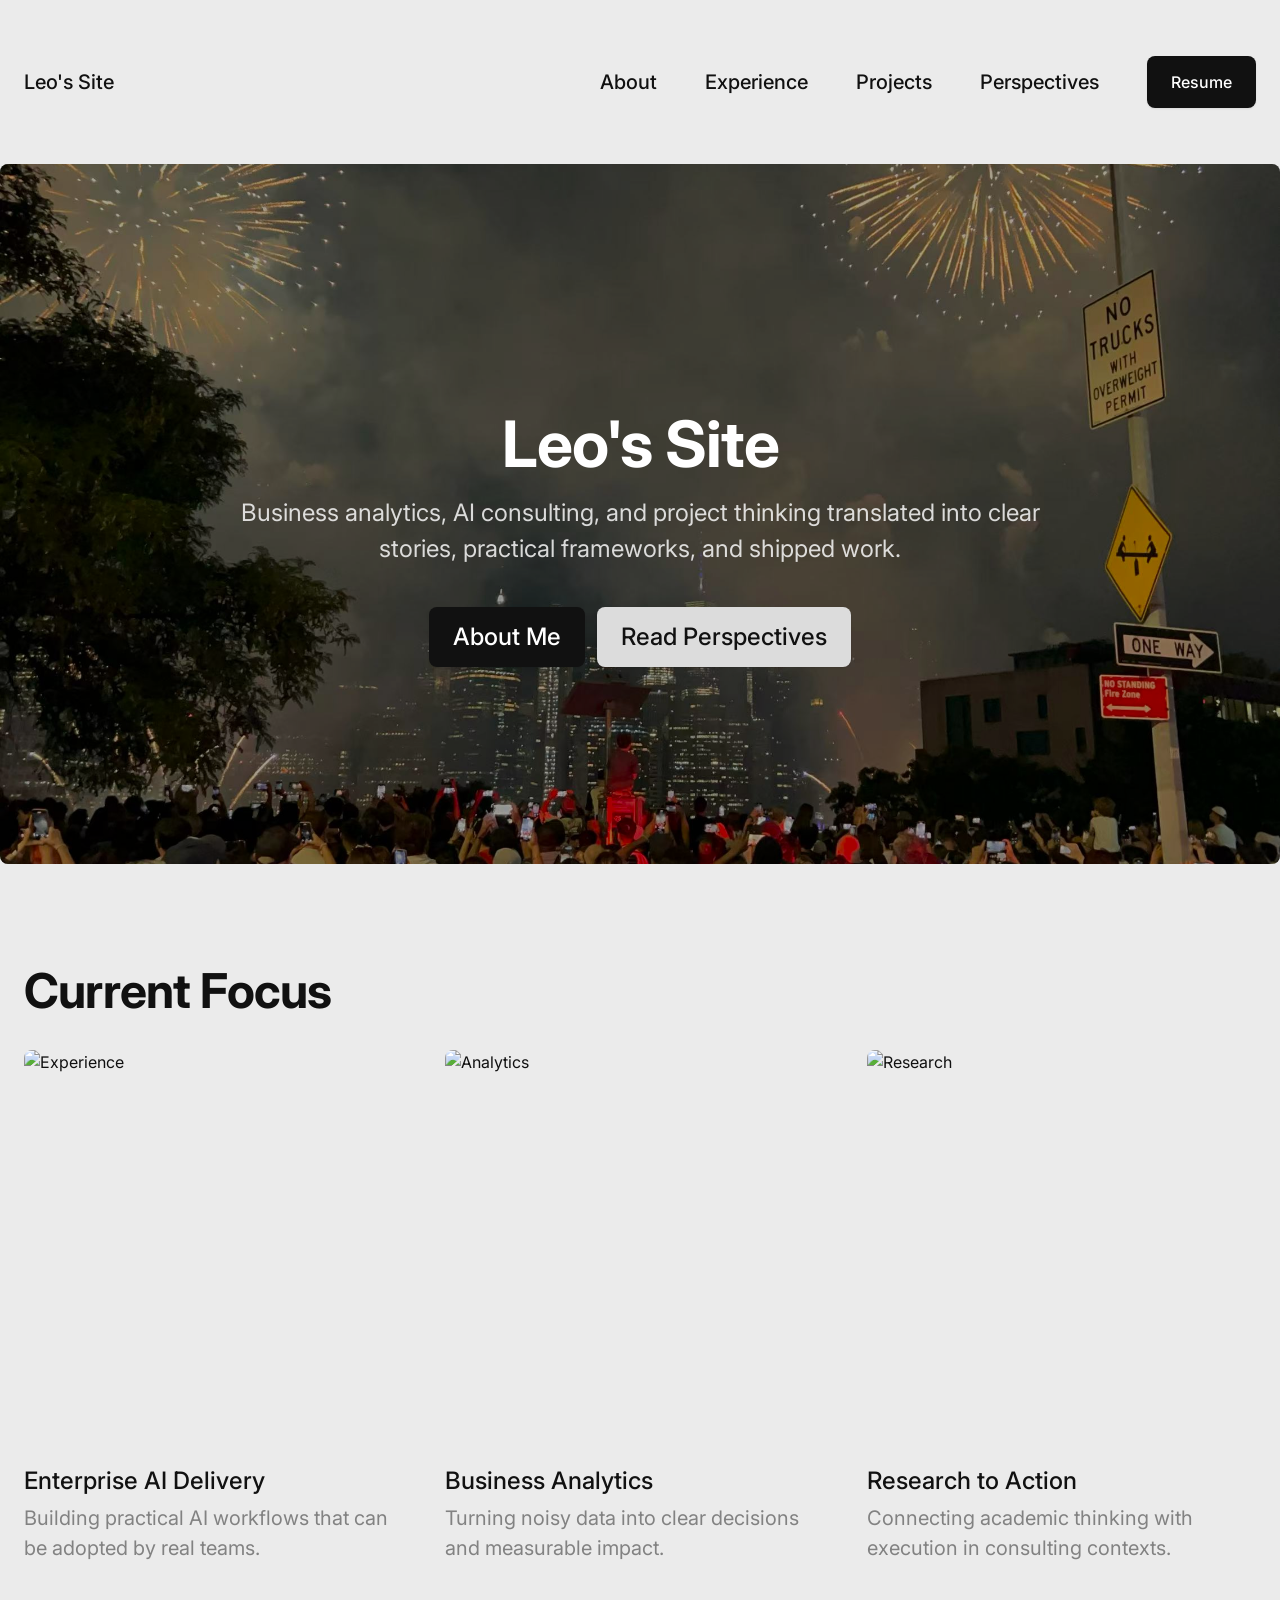
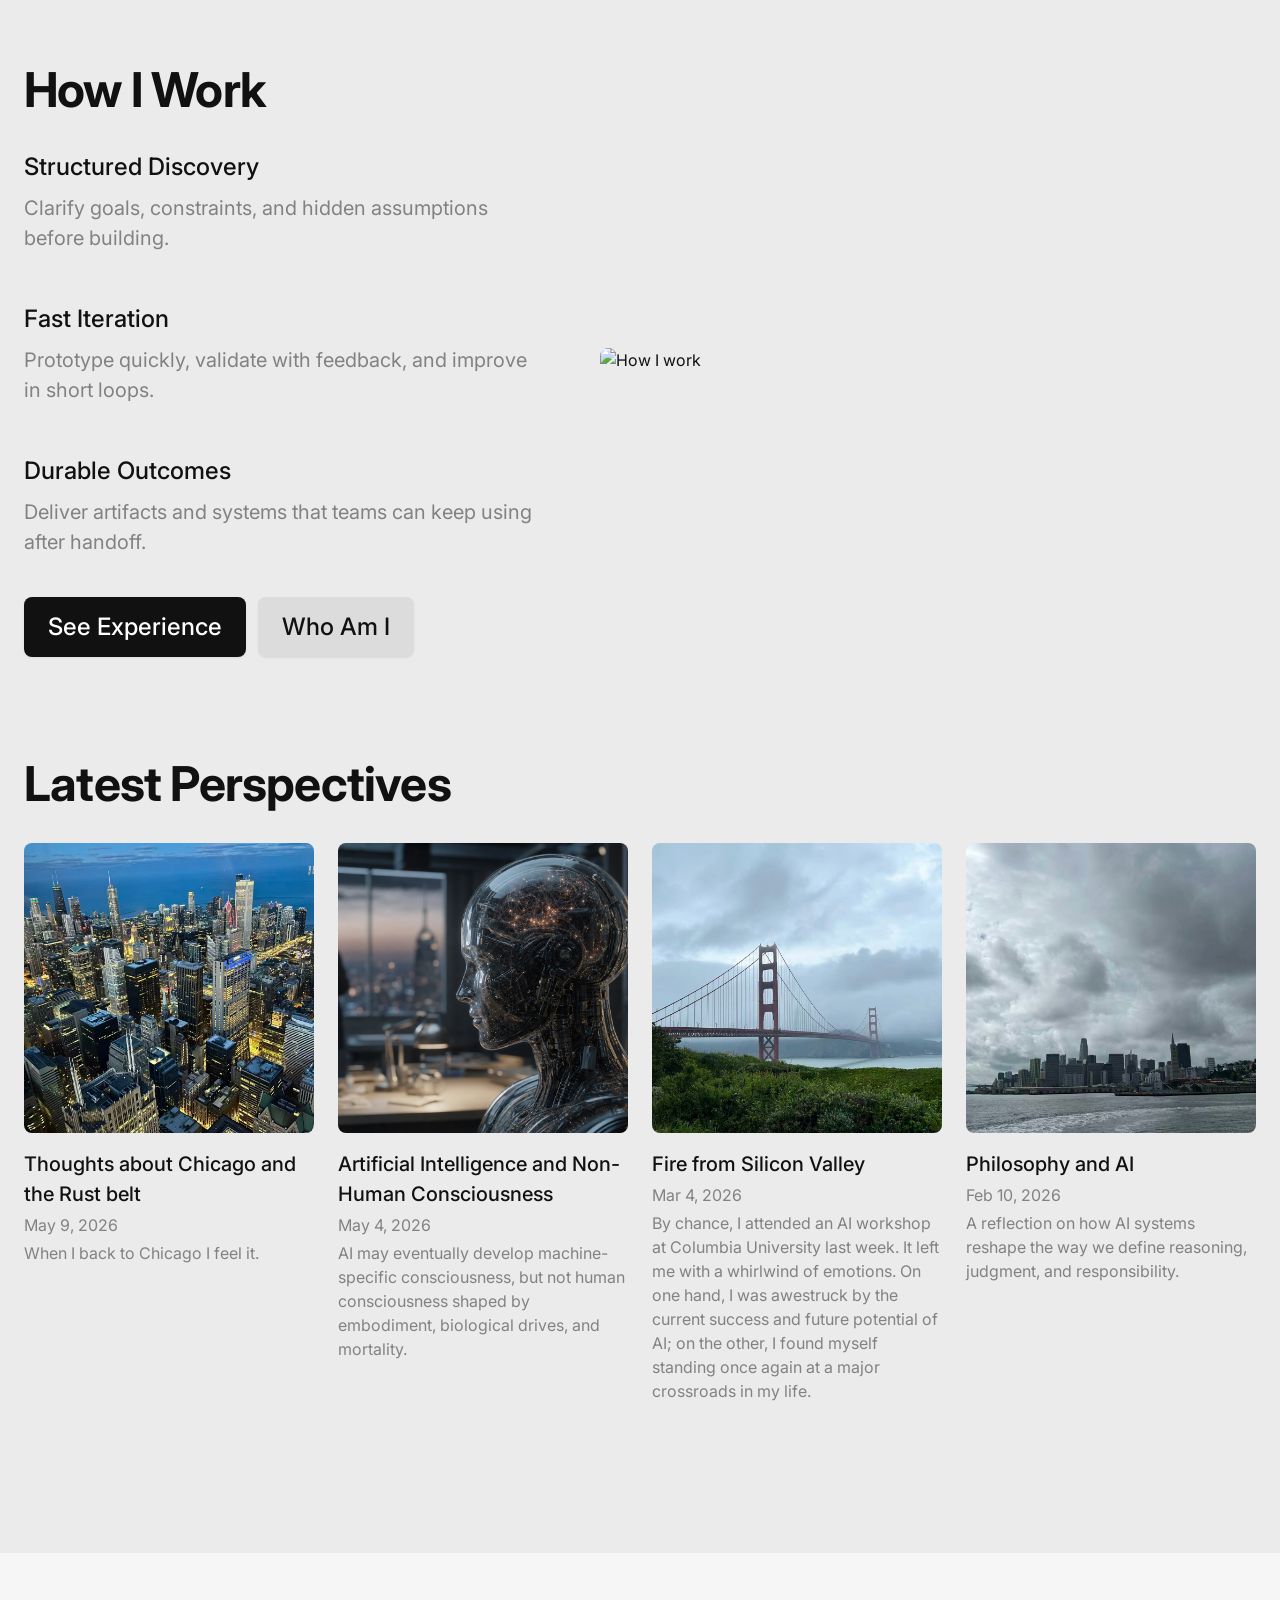
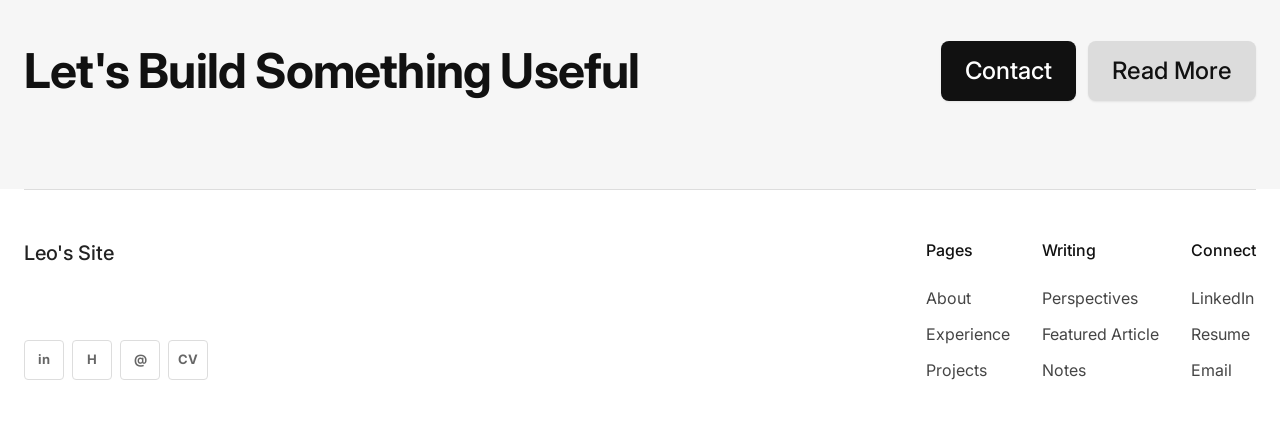
==== Web/index.html @ 7af76ded "who am I" ====
<!DOCTYPE html>
<html lang="en">
<head>
  <meta charset="UTF-8">
  <meta name="viewport" content="width=device-width, initial-scale=1.0">
  <title>Leo's Site</title>
  <link rel="stylesheet" href="style.css">
</head>
<body>
  <header class="site-header">
    <div class="container">
      <a class="brand" href="index.html">Leo's Site</a>
      <nav class="nav-links">
        <a href="who-am-i.html">About</a>
        <a href="my-experience.html">Experience</a>
        <a href="projects.html">Projects</a>
        <a href="perspectives.html">Perspectives</a>
        <a href="Resume Houyi LIU.pdf" target="_blank" rel="noopener" class="nav-btn">Resume</a>
      </nav>
    </div>
  </header>

  <main class="page-main">
    <section class="hero">
      <img src="image/Four of July.jpg" alt="Hero image">
      <div class="hero-overlay"></div>
      <div class="hero-copy">
        <h1>Leo's Site</h1>
        <p>Business analytics, AI consulting, and project thinking translated into clear stories, practical frameworks, and shipped work.</p>
        <div class="hero-actions">
          <a class="btn" href="who-am-i.html">About Me</a>
          <a class="btn-light" href="perspectives.html">Read Perspectives</a>
        </div>
      </div>
    </section>

    <section class="section container">
      <h2>Current Focus</h2>
      <div class="grid-3">
        <article class="card">
          <img src="https://www.figma.com/api/mcp/asset/6de2a4ec-f884-41f4-bcae-502ad8d9351b" alt="Experience">
          <div>
            <h3>Enterprise AI Delivery</h3>
            <p>Building practical AI workflows that can be adopted by real teams.</p>
          </div>
        </article>
        <article class="card">
          <img src="https://www.figma.com/api/mcp/asset/3ade90d0-0eae-46d2-a66c-146b480e4561" alt="Analytics">
          <div>
            <h3>Business Analytics</h3>
            <p>Turning noisy data into clear decisions and measurable impact.</p>
          </div>
        </article>
        <article class="card">
          <img src="https://www.figma.com/api/mcp/asset/7de76e2f-afa8-46f9-9942-6217215ae965" alt="Research">
          <div>
            <h3>Research to Action</h3>
            <p>Connecting academic thinking with execution in consulting contexts.</p>
          </div>
        </article>
      </div>
    </section>

    <section class="section container split">
      <div>
        <h2>How I Work</h2>
        <div class="stack">
          <div>
            <h3>Structured Discovery</h3>
            <p>Clarify goals, constraints, and hidden assumptions before building.</p>
          </div>
          <div>
            <h3>Fast Iteration</h3>
            <p>Prototype quickly, validate with feedback, and improve in short loops.</p>
          </div>
          <div>
            <h3>Durable Outcomes</h3>
            <p>Deliver artifacts and systems that teams can keep using after handoff.</p>
          </div>
        </div>
        <div class="hero-actions" style="justify-content:flex-start; margin-top: 40px;">
          <a class="btn" href="my-experience.html">See Experience</a>
          <a class="btn-light" href="who-am-i.html">Who Am I</a>
        </div>
      </div>
      <div class="split-image">
        <img src="https://www.figma.com/api/mcp/asset/a6683a60-d71c-423a-8701-54548b369e55" alt="How I work">
      </div>
    </section>

    <section class="section container">
      <h2>Latest Perspectives</h2>
      <div id="latest-perspectives" class="grid-4"></div>
    </section>



    <section class="cta-strip section">
      <div class="container">
        <h2 style="margin:0;">Let's Build Something Useful</h2>
        <div class="hero-actions" style="margin-top:0;">
          <a class="btn" href="mailto:houyi.leo@example.com">Contact</a>
          <a class="btn-light" href="perspectives.html">Read More</a>
        </div>
      </div>
    </section>
  </main>

  <footer class="footer">
    <div class="container">
      <div class="top-line"></div>
      <div class="footer-main">
        <div>
          <div class="brand" style="color:#222;">Leo's Site</div>
          <div class="socials">
            <a class="social" href="https://www.linkedin.com/in/houyi-liu-leo" target="_blank" rel="noopener">in</a>
            <a class="social" href="https://app.joinhandshake.com/profiles/houyi_leo" target="_blank" rel="noopener">H</a>
            <a class="social" href="mailto:houyi.leo@example.com">@</a>
            <a class="social" href="Resume Houyi LIU.pdf" target="_blank" rel="noopener">CV</a>
          </div>
        </div>
        <div>
          <h4>Pages</h4>
          <ul>
            <li><a href="who-am-i.html">About</a></li>
            <li><a href="my-experience.html">Experience</a></li>
            <li><a href="projects.html">Projects</a></li>
          </ul>
        </div>
        <div>
          <h4>Writing</h4>
          <ul>
            <li><a href="perspectives.html">Perspectives</a></li>
            <li><a href="article.html?id=fire-from-silicon-valley">Featured Article</a></li>
            <li><a href="notes/index.html">Notes</a></li>
          </ul>
        </div>
        <div>
          <h4>Connect</h4>
          <ul>
            <li><a href="https://www.linkedin.com/in/houyi-liu-leo" target="_blank" rel="noopener">LinkedIn</a></li>
            <li><a href="Resume Houyi LIU.pdf" target="_blank" rel="noopener">Resume</a></li>
            <li><a href="mailto:houyi.leo@example.com">Email</a></li>
          </ul>
        </div>
      </div>
    </div>
  </footer>

  <script>
    async function loadLatestPerspectives() {
      const container = document.getElementById('latest-perspectives');
      try {
        const response = await fetch('perspectives/articles.json');
        const articles = await response.json();
        const sorted = [...articles].sort((a, b) => new Date(b.date) - new Date(a.date)).slice(0, 4);
        container.innerHTML = sorted.map((item) => {
          const dateText = new Date(item.date).toLocaleDateString('en-US', { year: 'numeric', month: 'short', day: 'numeric' });
          return `
            <article class="card">
              <a href="article.html?id=${item.id}">
                <img src="${item.imageUrl}" alt="${item.title}" onerror="this.src='https://www.figma.com/api/mcp/asset/75900abe-b385-4917-8c28-3c067ce0d46e'">
              </a>
              <div>
                <h3><a href="article.html?id=${item.id}">${item.title}</a></h3>
                <p>${dateText}</p>
                <p>${item.summary}</p>
              </div>
            </article>
          `;
        }).join('');
      } catch (error) {
        container.innerHTML = '<p>Unable to load latest perspectives.</p>';
      }
    }

    loadLatestPerspectives();
  </script>
</body>
</html>
---- Web/style.css ----
@import url('https://fonts.googleapis.com/css2?family=Inter:wght@400;500;600;700&display=swap');

:root {
  --bg: #ebebeb;
  --surface: #ffffff;
  --muted: #828282;
  --text: #111111;
  --border: #dddddd;
  --soft: #f6f6f6;
  --shadow: 0 1px 2px rgba(0, 0, 0, 0.08);
  --radius: 8px;
  --container: 1280px;
}

* {
  box-sizing: border-box;
}

html,
body {
  margin: 0;
  padding: 0;
}

body {
  font-family: 'Inter', sans-serif;
  background: var(--bg);
  color: var(--text);
  line-height: 1.5;
}

a {
  color: inherit;
  text-decoration: none;
}

img {
  max-width: 100%;
  display: block;
}

.container {
  width: min(var(--container), calc(100% - 48px));
  margin: 0 auto;
}

.site-header {
  height: 164px;
  display: flex;
  align-items: center;
  position: relative;
  z-index: 20;
}

.site-header .container {
  display: flex;
  align-items: center;
  justify-content: space-between;
}

.brand {
  font-size: 20px;
  font-weight: 500;
}

.nav-links {
  display: flex;
  gap: 48px;
  align-items: center;
  font-size: 20px;
  font-weight: 500;
}

.nav-btn {
  font-size: 16px;
  color: #fff;
  background: #111;
  border: 0;
  border-radius: var(--radius);
  padding: 14px 24px;
  box-shadow: var(--shadow);
  cursor: pointer;
}

.site-header.hero-mode {
  position: absolute;
  left: 0;
  right: 0;
  top: 0;
}

.site-header.hero-mode .brand,
.site-header.hero-mode .nav-links a {
  color: #fff;
}

.site-header.hero-mode .nav-btn {
  background: transparent;
  border: 2px solid #fff;
}

.hero {
  border-radius: var(--radius);
  overflow: hidden;
  position: relative;
  min-height: 700px;
}

.hero img {
  width: 100%;
  height: 100%;
  object-fit: cover;
  position: absolute;
  inset: 0;
}

.hero-overlay {
  position: absolute;
  inset: 0;
  background: rgba(0, 0, 0, 0.34);
}

.hero-copy {
  position: relative;
  z-index: 2;
  max-width: 900px;
  margin: 0 auto;
  text-align: center;
  padding-top: 245px;
  color: #fff;
}

.hero-copy h1 {
  margin: 0;
  font-size: 64px;
  line-height: 1.1;
  letter-spacing: -1px;
}

.hero-copy p {
  margin: 16px auto 0;
  font-size: 24px;
  max-width: 850px;
  color: rgba(255, 255, 255, 0.82);
}

.hero-actions {
  margin-top: 40px;
  display: flex;
  justify-content: center;
  gap: 12px;
}

.btn,
.btn-light {
  border: 0;
  border-radius: var(--radius);
  padding: 12px 24px;
  font-size: 24px;
  font-weight: 500;
  box-shadow: var(--shadow);
  cursor: pointer;
}

.btn {
  background: #111;
  color: #fff;
}

.btn-light {
  background: #dcdcdc;
  color: #111;
}

.section {
  margin-top: 100px;
}

.section h2 {
  font-size: 48px;
  line-height: 1.12;
  letter-spacing: -0.8px;
  margin: 0 0 32px;
}

.grid-3 {
  display: grid;
  grid-template-columns: repeat(3, minmax(0, 1fr));
  gap: 32px;
}

.grid-2 {
  display: grid;
  grid-template-columns: repeat(2, minmax(0, 1fr));
  gap: 32px;
}

.grid-4 {
  display: grid;
  grid-template-columns: repeat(4, minmax(0, 1fr));
  gap: 24px;
}

.grid-4 .card h3 {
  font-size: 20px;
}

.grid-4 .card p {
  font-size: 16px;
}

.grid-4 .card {
  gap: 16px;
}

.card {
  display: flex;
  flex-direction: column;
  gap: 24px;
}

.card img {
  border-radius: var(--radius);
  aspect-ratio: 1/1;
  object-fit: cover;
}

.card h3 {
  margin: 0;
  font-size: 24px;
  font-weight: 500;
}

.card p {
  margin: 4px 0 0;
  color: var(--muted);
  font-size: 20px;
}

.split {
  display: grid;
  grid-template-columns: 516px 1fr;
  gap: 60px;
  align-items: center;
}

.split h3 {
  margin: 0 0 8px;
  font-size: 24px;
  font-weight: 500;
}

.split p {
  margin: 0;
  color: var(--muted);
  font-size: 20px;
}

.split .stack {
  display: flex;
  flex-direction: column;
  gap: 48px;
}

.split-image img,
.feature-image img,
.article-lead-image img,
.duo img,
.about-image img {
  border-radius: var(--radius);
  width: 100%;
  object-fit: cover;
}

.duo {
  display: grid;
  grid-template-columns: repeat(2, minmax(0, 1fr));
  gap: 32px;
}

.duo img {
  height: 436px;
}

.quote-grid {
  display: grid;
  grid-template-columns: repeat(3, minmax(0, 1fr));
  gap: 32px;
}

.quote-card {
  border: 1px solid #e6e6e6;
  border-radius: 12px;
  background: #fff;
  padding: 32px;
}

.quote-card blockquote {
  margin: 0;
  font-size: 24px;
  font-weight: 500;
}

.quote-meta {
  margin-top: 44px;
  display: flex;
  align-items: center;
  gap: 12px;
}

.quote-meta img {
  width: 45px;
  height: 45px;
  border-radius: 50%;
  object-fit: cover;
}

.quote-meta strong {
  display: block;
  font-size: 16px;
  font-weight: 500;
}

.quote-meta span {
  color: var(--muted);
  font-size: 16px;
}

.cta-strip {
  margin-top: 150px;
  background: #f6f6f6;
  min-height: 236px;
  display: flex;
  align-items: center;
}

.cta-strip .container {
  display: flex;
  align-items: center;
  justify-content: space-between;
  gap: 24px;
}

.footer {
  margin-top: 0;
  background: #fff;
  padding: 0 0 48px;
}

.footer .top-line {
  border-top: 1px solid var(--border);
  margin-bottom: 48px;
}

.footer-main {
  display: grid;
  grid-template-columns: 1fr auto auto auto;
  gap: 32px;
  align-items: start;
}

.footer h4 {
  margin: 0 0 24px;
  font-size: 16px;
  font-weight: 500;
}

.footer ul {
  list-style: none;
  margin: 0;
  padding: 0;
  display: flex;
  flex-direction: column;
  gap: 12px;
}

.footer li {
  color: #454545;
  font-size: 16px;
}

.socials {
  display: flex;
  gap: 8px;
  margin-top: 72px;
}

.social {
  width: 40px;
  height: 40px;
  border-radius: 4px;
  border: 1px solid #ddd;
  display: inline-flex;
  align-items: center;
  justify-content: center;
  color: #666;
  font-size: 13px;
  font-weight: 700;
}

.page-main {
  min-height: calc(100vh - 164px);
}

.page-title {
  font-size: 64px;
  line-height: 1.1;
  letter-spacing: -1px;
  margin: 0;
}

.page-subtitle {
  color: var(--muted);
  font-size: 24px;
  margin: 24px 0 0;
}

.page-body {
  font-size: 20px;
  margin-top: 24px;
}

.about-grid {
  display: grid;
  grid-template-columns: 1fr 508px;
  gap: 60px;
  align-items: start;
  margin-top: 80px;
}

.contact-block {
  margin-top: 70px;
}

.contact-block h3 {
  font-size: 40px;
  margin: 0 0 24px;
}

.contact-grid {
  display: grid;
  grid-template-columns: 1fr 1fr;
  gap: 24px 32px;
}

.input-wrap {
  display: flex;
  flex-direction: column;
  gap: 8px;
}

.input-wrap label {
  font-size: 16px;
  font-weight: 500;
}

.input-wrap input,
.input-wrap textarea {
  border: 1px solid #dedede;
  border-radius: var(--radius);
  padding: 12px 16px;
  font-size: 16px;
  font-family: inherit;
  box-shadow: var(--shadow);
  color: #222;
  background: #fff;
}

.input-wrap textarea {
  min-height: 162px;
  resize: vertical;
}

.input-full {
  grid-column: 1 / -1;
}

.submit-btn {
  grid-column: 1 / -1;
  border: 0;
  border-radius: var(--radius);
  background: #000;
  color: #fff;
  font-size: 20px;
  font-weight: 500;
  padding: 16px;
  box-shadow: var(--shadow);
}

.exp-feature {
  margin-top: 116px;
  display: grid;
  grid-template-columns: 516px 1fr;
  gap: 80px;
  align-items: center;
}

.exp-feature.reverse {
  grid-template-columns: 1fr 516px;
}

.exp-feature.reverse .feature-copy {
  order: 2;
}

.exp-feature.reverse .feature-image {
  order: 1;
}

.exp-feature h3 {
  margin: 0;
  font-size: 40px;
}

.exp-feature p {
  margin: 24px 0;
  color: var(--muted);
  font-size: 24px;
}

.exp-products {
  display: grid;
  grid-template-columns: 735px 1fr;
  gap: 32px;
}

.exp-side-cards {
  display: flex;
  flex-direction: column;
  gap: 40px;
}

.mini-product h3 {
  font-size: 24px;
  margin: 14px 0 4px;
}

.mini-product p {
  color: var(--muted);
  margin: 0;
  font-size: 20px;
}

.mini-product strong {
  display: block;
  margin-top: 4px;
  font-size: 20px;
}

.list-2col {
  display: grid;
  grid-template-columns: repeat(2, minmax(0, 1fr));
  gap: 48px 80px;
}

.list-item {
  display: flex;
  flex-direction: column;
  gap: 8px;
}

.list-item .icon {
  width: 32px;
  height: 32px;
  display: flex;
  align-items: center;
  justify-content: center;
  border: 1px solid #d2d2d2;
  border-radius: 50%;
  color: #646464;
  font-size: 14px;
}

.list-item h4 {
  margin: 0;
  font-size: 24px;
  font-weight: 500;
}

.list-item p {
  margin: 0;
  color: var(--muted);
  font-size: 20px;
}

.article-layout {
  margin-top: 80px;
}

.article-head {
  max-width: 733px;
}

.article-head h1 {
  margin: 0;
  font-size: 64px;
  line-height: 1.1;
  letter-spacing: -1px;
}

.article-head p {
  margin: 24px 0 0;
  color: rgba(0, 0, 0, 0.75);
  font-size: 24px;
}

.article-lead-image {
  margin-top: 40px;
}

.article-lead-image img {
  height: 650px;
}

.article-content {
  width: min(842px, 100%);
  margin: 70px auto 0;
  font-size: 20px;
}

.article-content p {
  margin: 0 0 1.2em;
}

.related-grid {
  display: grid;
  grid-template-columns: repeat(3, minmax(0, 1fr));
  gap: 32px;
  margin-top: 34px;
}

.related-card img {
  width: 100%;
  height: 346px;
  object-fit: cover;
  border-radius: var(--radius);
}

.related-card h3 {
  margin: 16px 0 4px;
  font-size: 20px;
  font-weight: 500;
}

.related-card p {
  margin: 0;
  color: var(--muted);
  font-size: 20px;
}

.persp-feature {
  margin-top: 80px;
  display: grid;
  grid-template-columns: 1fr 1fr;
  gap: 32px;
  align-items: center;
}

.persp-feature img {
  border-radius: var(--radius);
  width: 100%;
  height: 436px;
  object-fit: cover;
}

.persp-feature h1 {
  margin: 0;
  font-size: 48px;
  line-height: 1.12;
}

.persp-feature .meta,
.article-meta {
  color: var(--muted);
  font-size: 16px;
  font-weight: 500;
}

.obs-grid {
  display: grid;
  grid-template-columns: repeat(3, minmax(0, 1fr));
  gap: 32px;
}

.obs-card img {
  height: 341px;
  width: 100%;
  object-fit: cover;
  border-radius: var(--radius);
}

.obs-card h3 {
  margin: 16px 0 8px;
  font-size: 24px;
}

.obs-card p {
  margin: 0;
  color: var(--muted);
  font-size: 20px;
}

@media (max-width: 1100px) {
  .nav-links {
    gap: 20px;
    font-size: 16px;
  }

  .hero-copy h1,
  .page-title,
  .article-head h1 {
    font-size: 44px;
  }

  .hero-copy p,
  .page-subtitle,
  .article-head p,
  .exp-feature p {
    font-size: 20px;
  }

  .grid-3,
  .quote-grid,
  .related-grid,
  .obs-grid {
    grid-template-columns: 1fr;
  }

  .split,
  .about-grid,
  .exp-feature,
  .exp-feature.reverse,
  .exp-products,
  .persp-feature,
  .duo,
  .list-2col {
    grid-template-columns: 1fr;
  }

  .exp-feature.reverse .feature-copy,
  .exp-feature.reverse .feature-image {
    order: initial;
  }

  .footer-main {
    grid-template-columns: 1fr 1fr;
  }

  .cta-strip .container {
    flex-direction: column;
    align-items: flex-start;
    padding: 36px 0;
  }
}

@media (max-width: 760px) {
  .container {
    width: calc(100% - 32px);
  }

  .site-header {
    height: auto;
    padding: 24px 0;
  }

  .site-header .container {
    flex-direction: column;
    align-items: flex-start;
    gap: 16px;
  }

  .nav-links {
    flex-wrap: wrap;
    gap: 14px;
  }

  .hero {
    min-height: 560px;
  }

  .hero-copy {
    padding-top: 170px;
    text-align: left;
    width: calc(100% - 40px);
  }

  .hero-copy h1 {
    font-size: 38px;
  }

  .hero-copy p {
    font-size: 18px;
  }

  .hero-actions {
    justify-content: flex-start;
    flex-wrap: wrap;
  }

  .btn,
  .btn-light {
    font-size: 18px;
  }

  .section {
    margin-top: 72px;
  }

  .section h2 {
    font-size: 34px;
  }

  .contact-grid,
  .footer-main {
    grid-template-columns: 1fr;
  }

  .article-content {
    font-size: 18px;
  }
}
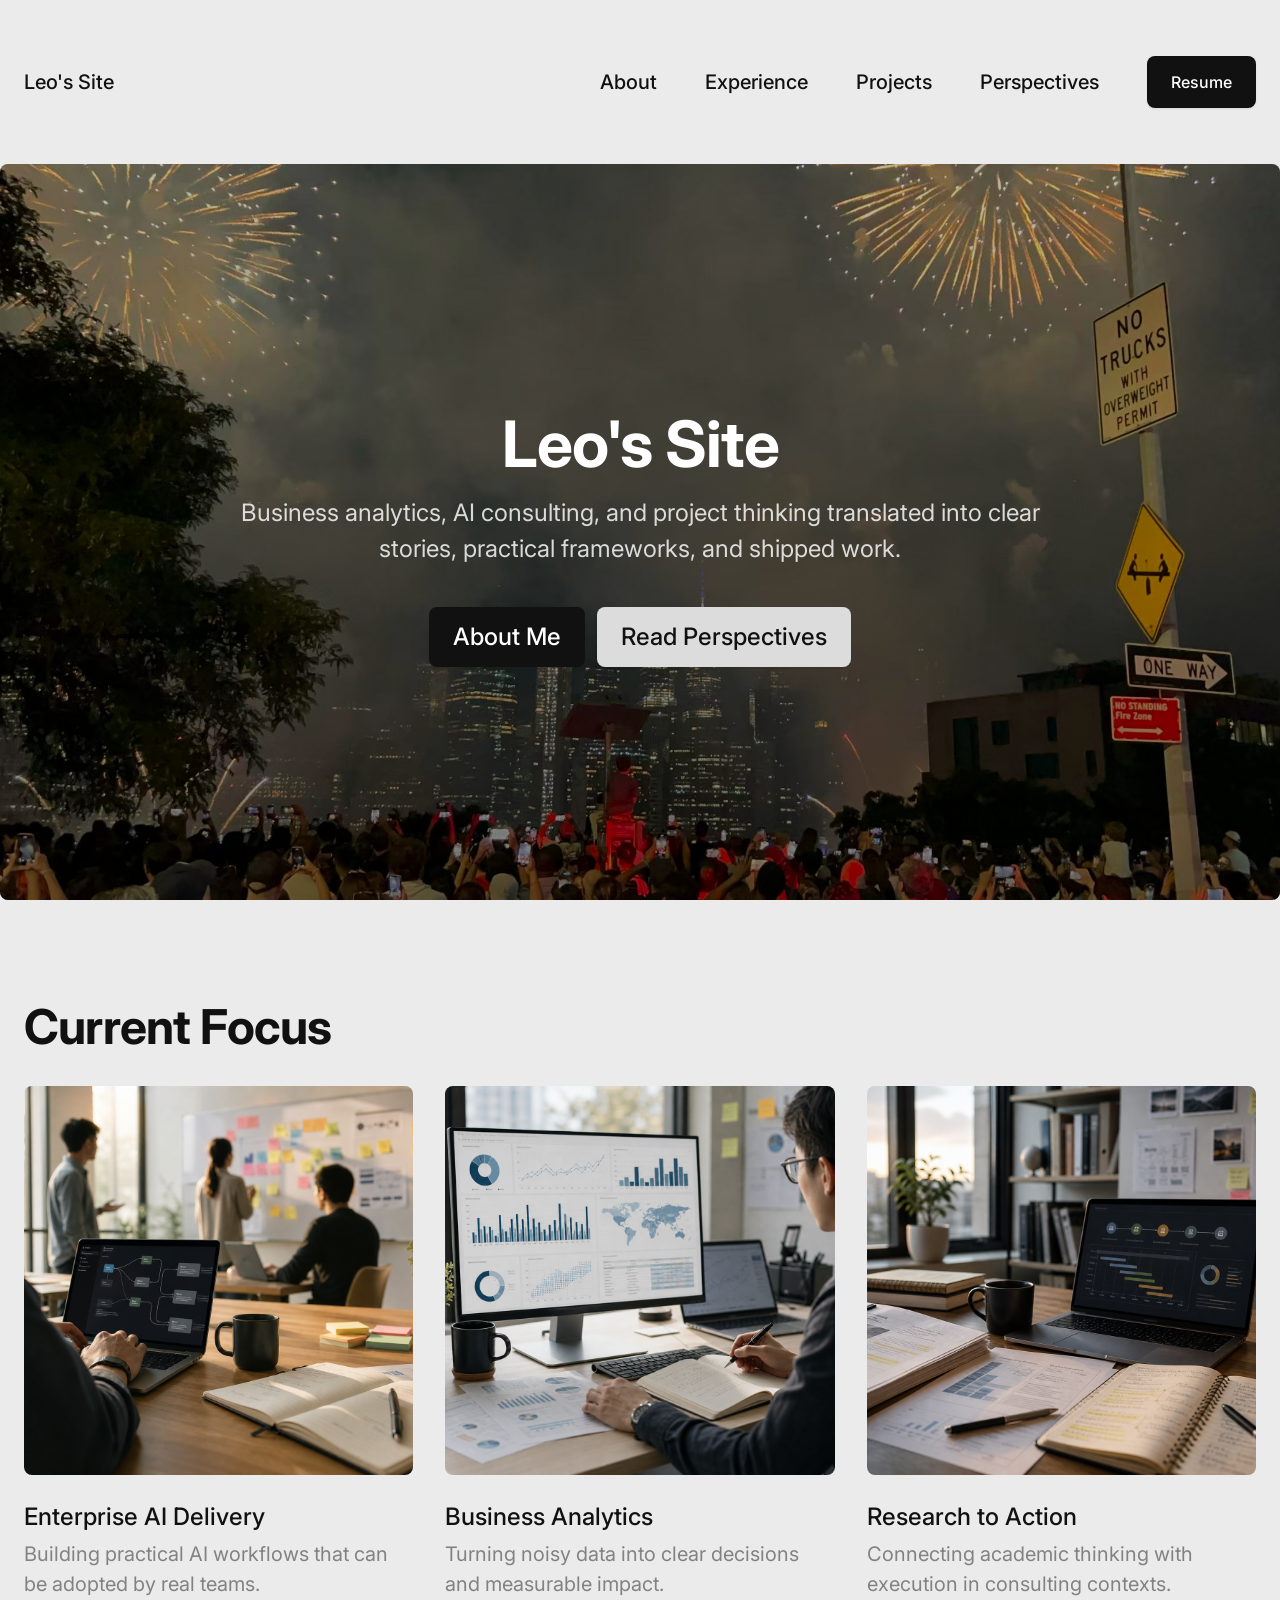
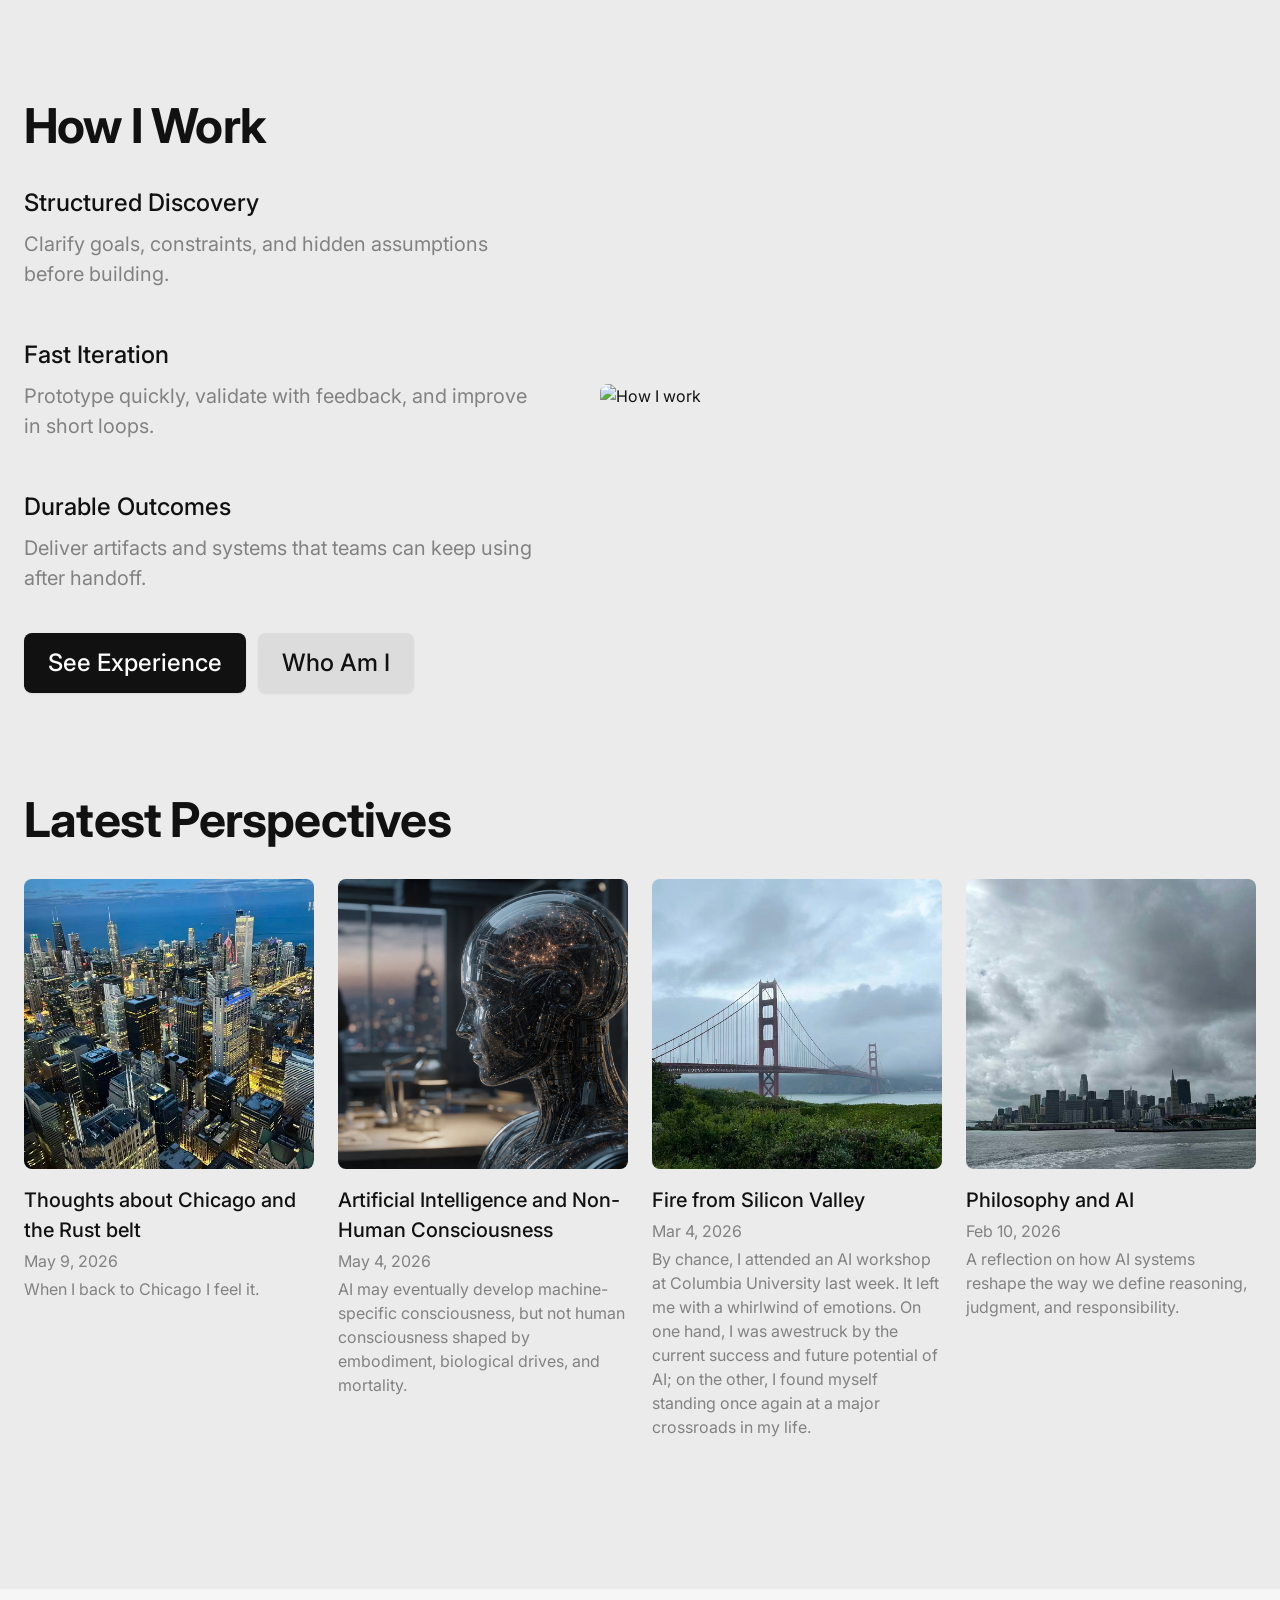
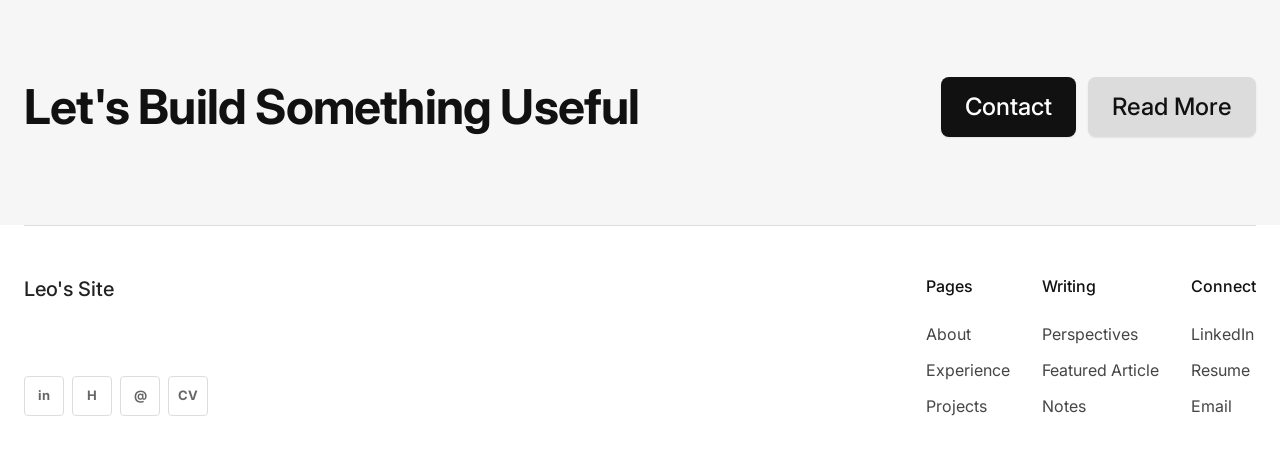
==== commit 45e2b619: "Refresh homepage focus visuals and hero immersion" ====
--- a/Web/index.html
+++ b/Web/index.html
@@ -21,7 +21,7 @@
   </header>
 
   <main class="page-main">
-    <section class="hero">
+    <section class="hero hero-home-full">
       <img src="image/Four of July.jpg" alt="Hero image">
       <div class="hero-overlay"></div>
       <div class="hero-copy">
@@ -38,21 +38,21 @@
       <h2>Current Focus</h2>
       <div class="grid-3">
         <article class="card">
-          <img src="https://www.figma.com/api/mcp/asset/6de2a4ec-f884-41f4-bcae-502ad8d9351b" alt="Experience">
+          <img src="image/focus-enterprise-ai-delivery.png" alt="Experience">
           <div>
             <h3>Enterprise AI Delivery</h3>
             <p>Building practical AI workflows that can be adopted by real teams.</p>
           </div>
         </article>
         <article class="card">
-          <img src="https://www.figma.com/api/mcp/asset/3ade90d0-0eae-46d2-a66c-146b480e4561" alt="Analytics">
+          <img src="image/focus-business-analytics.png" alt="Analytics">
           <div>
             <h3>Business Analytics</h3>
             <p>Turning noisy data into clear decisions and measurable impact.</p>
           </div>
         </article>
         <article class="card">
-          <img src="https://www.figma.com/api/mcp/asset/7de76e2f-afa8-46f9-9942-6217215ae965" alt="Research">
+          <img src="image/focus-research-to-action.png" alt="Research">
           <div>
             <h3>Research to Action</h3>
             <p>Connecting academic thinking with execution in consulting contexts.</p>
--- a/Web/style.css
+++ b/Web/style.css
@@ -112,6 +112,19 @@
   object-fit: cover;
   position: absolute;
   inset: 0;
+}
+
+.hero-home-full {
+  min-height: calc(100vh - 164px);
+}
+
+.hero-home-full img {
+  object-fit: cover;
+  object-position: center;
+}
+
+.hero-home-full .hero-overlay {
+  background: linear-gradient(to top, rgba(0, 0, 0, 0.48), rgba(0, 0, 0, 0.24));
 }
 
 .hero-overlay {
@@ -402,6 +415,117 @@
   min-height: calc(100vh - 164px);
 }
 
+.sr-only {
+  position: absolute;
+  width: 1px;
+  height: 1px;
+  padding: 0;
+  margin: -1px;
+  overflow: hidden;
+  clip: rect(0, 0, 0, 0);
+  white-space: nowrap;
+  border: 0;
+}
+
+.photo-gallery-wrap {
+  margin-top: 48px;
+  margin-bottom: 120px;
+}
+
+.photo-gallery {
+  display: grid;
+  grid-template-columns: repeat(4, minmax(0, 1fr));
+  gap: 24px;
+}
+
+.gallery-card {
+  min-width: 0;
+}
+
+.gallery-card-inner {
+  width: 100%;
+  position: relative;
+  border: 0;
+  background: transparent;
+  border-radius: 12px;
+  padding: 0;
+  cursor: pointer;
+  transform-style: preserve-3d;
+  transition: transform 0.45s ease;
+  display: block;
+}
+
+.gallery-card-inner::before {
+  content: '';
+  display: block;
+  padding-top: 124%;
+}
+
+.gallery-card-inner.is-flipped {
+  transform: rotateY(180deg);
+}
+
+.gallery-face {
+  position: absolute;
+  inset: 0;
+  border-radius: 12px;
+  overflow: hidden;
+  backface-visibility: hidden;
+  -webkit-backface-visibility: hidden;
+}
+
+.gallery-face-front img {
+  width: 100%;
+  height: 100%;
+  object-fit: cover;
+}
+
+.gallery-face-back {
+  transform: rotateY(180deg);
+  background: #0f0f0f;
+  color: #f5f5f5;
+  padding: 24px;
+  display: flex;
+  flex-direction: column;
+  justify-content: flex-end;
+  gap: 12px;
+}
+
+.gallery-face-back h2 {
+  margin: 0;
+  font-size: 24px;
+  line-height: 1.2;
+  font-weight: 600;
+}
+
+.gallery-face-back p {
+  margin: 0;
+  font-size: 17px;
+  line-height: 1.55;
+  color: rgba(245, 245, 245, 0.9);
+}
+
+.gallery-card-inner:focus-visible {
+  outline: 3px solid #2f74ff;
+  outline-offset: 4px;
+}
+
+.gallery-message {
+  margin: 0;
+  font-size: 20px;
+  color: #4c4c4c;
+}
+
+@media (hover: hover) and (pointer: fine) {
+  .gallery-card-inner:hover {
+    transform: scale(1.08);
+  }
+
+  .gallery-card-inner.is-flipped:hover {
+    transform: rotateY(180deg) scale(1.08);
+  }
+}
+
 .page-title {
   font-size: 64px;
   line-height: 1.1;
@@ -676,6 +800,208 @@
   font-weight: 500;
 }
 
+.perspectives-listing {
+  margin-bottom: 120px;
+}
+
+.perspectives-grid {
+  display: grid;
+  grid-template-columns: repeat(4, minmax(0, 1fr));
+  gap: 24px;
+}
+
+.perspective-card {
+  min-width: 0;
+}
+
+.perspective-link {
+  position: relative;
+  overflow: hidden;
+  border-radius: 12px;
+  min-height: 540px;
+  display: block;
+  box-shadow: 0 6px 18px rgba(0, 0, 0, 0.09);
+  background: #cfd3d7;
+  transition: transform 0.25s ease, box-shadow 0.25s ease;
+}
+
+.perspective-link img {
+  width: 100%;
+  height: 100%;
+  min-height: 540px;
+  object-fit: cover;
+  transition: transform 0.35s ease, filter 0.35s ease;
+}
+
+.perspective-tag {
+  position: absolute;
+  top: 20px;
+  left: 20px;
+  z-index: 4;
+  display: inline-flex;
+  align-items: center;
+  border: 1px solid rgba(255, 255, 255, 0.7);
+  border-radius: 999px;
+  padding: 8px 18px;
+  color: #fff;
+  background: rgba(69, 75, 80, 0.6);
+  letter-spacing: 0.06em;
+  font-size: 13px;
+  font-weight: 700;
+  text-transform: uppercase;
+  transition: opacity 0.24s ease, transform 0.24s ease;
+}
+
+.perspective-panel {
+  position: absolute;
+  left: 18px;
+  right: 18px;
+  bottom: 18px;
+  z-index: 3;
+  padding: 22px;
+  border-radius: 18px;
+  background: rgba(238, 241, 245, 0.93);
+  backdrop-filter: blur(6px);
+  transition: all 0.3s ease;
+}
+
+.perspective-meta {
+  margin: 0 0 14px;
+  display: flex;
+  align-items: center;
+  gap: 10px;
+  font-size: 12px;
+  font-weight: 700;
+  letter-spacing: 0.05em;
+  text-transform: uppercase;
+  color: #2e3338;
+}
+
+.perspective-panel h2 {
+  margin: 0;
+  font-size: 24px;
+  line-height: 1.25;
+  letter-spacing: -0.4px;
+  display: -webkit-box;
+  -webkit-line-clamp: 3;
+  -webkit-box-orient: vertical;
+  overflow: hidden;
+}
+
+.perspective-summary {
+  margin: 12px 0 0;
+  color: #3f454b;
+  font-size: 16px;
+  line-height: 1.45;
+  opacity: 0;
+  max-height: 0;
+  overflow: hidden;
+  transform: translateY(6px);
+  transition: opacity 0.24s ease, max-height 0.24s ease, transform 0.24s ease;
+}
+
+.perspective-cta {
+  margin-top: 18px;
+  margin-left: auto;
+  display: inline-flex;
+  align-items: center;
+  border-radius: 16px;
+  background: #69ea58;
+  color: #0f2f12;
+  padding: 10px 20px;
+  font-size: 18px;
+  font-weight: 700;
+  letter-spacing: 0.02em;
+  opacity: 0;
+  max-height: 0;
+  overflow: hidden;
+  transform: translateY(8px);
+  transition: opacity 0.24s ease, max-height 0.24s ease, transform 0.24s ease;
+}
+
+.perspectives-actions {
+  margin-top: 42px;
+  display: flex;
+  justify-content: flex-end;
+}
+
+.perspectives-view-more {
+  border: 0;
+  border-radius: 16px;
+  background: #64ea4f;
+  color: #08300c;
+  font-size: 34px;
+  font-size: clamp(16px, 1.3vw, 24px);
+  font-weight: 700;
+  padding: 16px 28px;
+  cursor: pointer;
+  transition: transform 0.2s ease, box-shadow 0.2s ease;
+}
+
+.perspectives-view-more:hover {
+  transform: translateY(-2px);
+  box-shadow: 0 12px 22px rgba(68, 183, 56, 0.35);
+}
+
+.perspectives-view-more:disabled {
+  opacity: 0.45;
+  cursor: not-allowed;
+  transform: none;
+  box-shadow: none;
+}
+
+.perspectives-empty {
+  margin: 0;
+  color: #4b4b4b;
+  font-size: 20px;
+}
+
+@media (hover: hover) and (pointer: fine) and (min-width: 1101px) {
+  .perspective-link:hover {
+    transform: translateY(-3px);
+    box-shadow: 0 16px 28px rgba(0, 0, 0, 0.14);
+  }
+
+  .perspective-link:hover img {
+    transform: scale(1.035);
+    filter: blur(3px) brightness(0.7);
+  }
+
+  .perspective-link:hover .perspective-tag {
+    opacity: 0;
+    transform: translateY(-6px);
+  }
+
+  .perspective-link:hover .perspective-panel {
+    top: 12px;
+    bottom: 12px;
+    left: 12px;
+    right: 12px;
+    padding: 26px 24px;
+    display: flex;
+    flex-direction: column;
+    border-radius: 0;
+    background: rgba(236, 240, 243, 0.96);
+  }
+
+  .perspective-link:hover .perspective-panel h2 {
+    -webkit-line-clamp: unset;
+  }
+
+  .perspective-link:hover .perspective-summary {
+    opacity: 1;
+    max-height: 220px;
+    transform: translateY(0);
+  }
+
+  .perspective-link:hover .perspective-cta {
+    opacity: 1;
+    max-height: 64px;
+    transform: translateY(0);
+    margin-top: auto;
+  }
+}
+
 .obs-grid {
   display: grid;
   grid-template-columns: repeat(3, minmax(0, 1fr));
@@ -700,6 +1026,477 @@
   font-size: 20px;
 }
 
+.projects-main {
+  padding-bottom: 120px;
+}
+
+.projects-hero {
+  border: 1px solid #d9d9d9;
+  border-radius: 16px;
+  background:
+    radial-gradient(circle at 95% 10%, rgba(159, 194, 255, 0.26), transparent 44%),
+    radial-gradient(circle at 0% 100%, rgba(255, 233, 181, 0.38), transparent 45%),
+    #f7f7f7;
+  padding: 44px;
+}
+
+.projects-eyebrow {
+  margin: 0 0 10px;
+  color: #3f3f3f;
+  letter-spacing: 0.12em;
+  text-transform: uppercase;
+  font-size: 13px;
+  font-weight: 700;
+}
+
+.projects-filter {
+  margin-top: 54px;
+}
+
+.section-head {
+  display: flex;
+  flex-direction: column;
+  gap: 12px;
+  margin-bottom: 28px;
+}
+
+.section-head h2 {
+  margin: 0;
+  font-size: 42px;
+  letter-spacing: -0.6px;
+}
+
+.section-head p {
+  margin: 0;
+  color: #5e5e5e;
+  font-size: 20px;
+  max-width: 900px;
+}
+
+.tag-filter {
+  display: flex;
+  flex-wrap: wrap;
+  gap: 12px;
+}
+
+.tag-pill {
+  border: 1px solid #d0d0d0;
+  background: #fff;
+  border-radius: 999px;
+  color: #1d1d1d;
+  padding: 10px 14px;
+  min-height: 42px;
+  display: inline-flex;
+  align-items: center;
+  gap: 10px;
+  cursor: pointer;
+  transition: all 0.24s ease;
+}
+
+.tag-pill small {
+  font-size: 12px;
+  color: #5f5f5f;
+  border: 1px solid #d8d8d8;
+  border-radius: 999px;
+  padding: 2px 8px;
+}
+
+.tag-pill:hover:not(:disabled) {
+  transform: translateY(-1px);
+  box-shadow: 0 8px 20px rgba(0, 0, 0, 0.08);
+}
+
+.tag-pill.is-active {
+  background: #111;
+  color: #fff;
+  border-color: #111;
+}
+
+.tag-pill.is-active small {
+  color: #fff;
+  border-color: rgba(255, 255, 255, 0.45);
+}
+
+.tag-pill:disabled {
+  opacity: 0.42;
+  cursor: not-allowed;
+}
+
+.project-stack {
+  display: flex;
+  flex-direction: column;
+  gap: 30px;
+}
+
+.project-showcase,
+.project-registry-card,
+.reflection-card,
+.empty-state {
+  background: #fff;
+  border: 1px solid #dedede;
+  border-radius: 14px;
+  box-shadow: var(--shadow);
+}
+
+.project-showcase,
+.project-registry-card {
+  transition: transform 0.24s ease, box-shadow 0.24s ease;
+}
+
+.project-showcase:hover,
+.project-registry-card:hover {
+  transform: translateY(-3px);
+  box-shadow: 0 16px 30px rgba(0, 0, 0, 0.1);
+}
+
+.project-showcase {
+  padding: 32px;
+}
+
+.project-header {
+  display: grid;
+  grid-template-columns: minmax(0, 1fr) 260px;
+  gap: 20px;
+  margin-bottom: 24px;
+}
+
+.project-header h3 {
+  margin: 8px 0 0;
+  font-size: 34px;
+  line-height: 1.16;
+  letter-spacing: -0.5px;
+}
+
+.project-date {
+  margin: 0;
+  color: #4f4f4f;
+  font-size: 14px;
+  font-weight: 600;
+}
+
+.project-subtitle {
+  margin: 12px 0 0;
+  color: #2f2f2f;
+  font-size: 18px;
+}
+
+.project-one-liner {
+  margin: 12px 0 0;
+  color: #5a5a5a;
+  font-size: 18px;
+}
+
+.project-status {
+  display: flex;
+  flex-direction: column;
+  align-items: flex-end;
+  gap: 10px;
+}
+
+.status-chip {
+  border: 1px solid #111;
+  border-radius: 999px;
+  padding: 5px 11px;
+  font-size: 12px;
+  font-weight: 700;
+  text-transform: uppercase;
+  letter-spacing: 0.08em;
+}
+
+.tag-row {
+  display: flex;
+  flex-wrap: wrap;
+  justify-content: flex-end;
+  gap: 8px;
+}
+
+.inline-tag {
+  display: inline-flex;
+  align-items: center;
+  padding: 4px 10px;
+  border-radius: 999px;
+  background: #f2f2f2;
+  border: 1px solid #dddddd;
+  font-size: 12px;
+  color: #4f4f4f;
+}
+
+.project-info-grid {
+  display: grid;
+  grid-template-columns: repeat(2, minmax(0, 1fr));
+  gap: 16px;
+}
+
+.detail-block {
+  margin-top: 18px;
+}
+
+.detail-block h3 {
+  margin: 0 0 9px;
+  font-size: 18px;
+}
+
+.detail-block p {
+  margin: 0;
+  color: #3a3a3a;
+  font-size: 17px;
+}
+
+.metric-grid {
+  margin-top: 4px;
+  display: grid;
+  grid-template-columns: repeat(4, minmax(0, 1fr));
+  gap: 12px;
+}
+
+.metric-chip {
+  border: 1px solid #dadada;
+  border-radius: 10px;
+  padding: 14px;
+  background: #fafafa;
+}
+
+.metric-label {
+  display: block;
+  color: #585858;
+  font-size: 13px;
+}
+
+.metric-value {
+  display: block;
+  margin-top: 8px;
+  font-size: 20px;
+  line-height: 1.2;
+}
+
+.metric-note {
+  margin-top: 8px;
+  color: #6b6b6b;
+  font-size: 14px;
+}
+
+.method-list {
+  display: grid;
+  grid-template-columns: repeat(3, minmax(0, 1fr));
+  gap: 12px;
+}
+
+.method-item {
+  border: 1px solid #dfdfdf;
+  border-radius: 10px;
+  padding: 14px;
+  background: #fcfcfc;
+}
+
+.method-item h4 {
+  margin: 0 0 8px;
+  font-size: 16px;
+}
+
+.method-item p {
+  font-size: 15px;
+  color: #525252;
+}
+
+.figure-grid {
+  display: grid;
+  grid-template-columns: repeat(3, minmax(0, 1fr));
+  gap: 12px;
+}
+
+.figure-card {
+  margin: 0;
+  border: 1px solid #dfdfdf;
+  border-radius: 10px;
+  overflow: hidden;
+  background: #fff;
+}
+
+.figure-card img {
+  width: 100%;
+  height: 220px;
+  object-fit: cover;
+}
+
+.figure-card figcaption {
+  padding: 12px;
+}
+
+.figure-card figcaption p {
+  margin: 0;
+  font-size: 14px;
+  color: #373737;
+}
+
+.figure-card figcaption span {
+  display: block;
+  margin-top: 6px;
+  color: #757575;
+  font-size: 12px;
+}
+
+.glossary-list {
+  display: flex;
+  flex-direction: column;
+  gap: 10px;
+}
+
+.glossary-row {
+  border: 1px solid #e1e1e1;
+  border-radius: 10px;
+  padding: 12px;
+  background: #fbfbfb;
+}
+
+.glossary-row strong {
+  display: block;
+  font-size: 15px;
+}
+
+.glossary-row p {
+  margin-top: 4px;
+  color: #535353;
+  font-size: 14px;
+}
+
+.download-row {
+  display: flex;
+  flex-wrap: wrap;
+  gap: 10px;
+}
+
+.download-btn {
+  display: inline-flex;
+  align-items: center;
+  justify-content: center;
+  border-radius: 8px;
+  border: 1px solid #111;
+  padding: 10px 14px;
+  font-size: 14px;
+  font-weight: 600;
+  transition: all 0.2s ease;
+}
+
+.download-btn:hover {
+  background: #111;
+  color: #fff;
+}
+
+.registry-grid {
+  display: grid;
+  grid-template-columns: repeat(3, minmax(0, 1fr));
+  gap: 16px;
+}
+
+.project-registry-card {
+  padding: 20px;
+}
+
+.registry-head {
+  display: flex;
+  justify-content: space-between;
+  gap: 12px;
+  align-items: flex-start;
+}
+
+.registry-head h3 {
+  margin: 0;
+  font-size: 22px;
+  line-height: 1.2;
+}
+
+.registry-one-liner {
+  margin: 10px 0 0;
+  color: #3f3f3f;
+  font-size: 16px;
+}
+
+.registry-subtitle {
+  margin: 8px 0 0;
+  color: #606060;
+  font-size: 15px;
+}
+
+.cluster-note {
+  margin: 10px 0 0;
+  color: #4d4d4d;
+  font-size: 14px;
+  font-weight: 600;
+}
+
+.registry-links {
+  margin-top: 12px;
+  display: flex;
+  flex-wrap: wrap;
+  gap: 8px;
+}
+
+.registry-links a {
+  border: 1px solid #d7d7d7;
+  border-radius: 8px;
+  padding: 8px 10px;
+  font-size: 13px;
+  color: #2f2f2f;
+}
+
+.reflection-block {
+  border: 1px solid #d8d8d8;
+  border-radius: 14px;
+  padding: 28px;
+  background:
+    radial-gradient(circle at 12% 10%, rgba(208, 235, 255, 0.45), transparent 36%),
+    radial-gradient(circle at 86% 90%, rgba(255, 219, 194, 0.45), transparent 40%),
+    #f8f8f8;
+}
+
+.reflection-block h2 {
+  margin-top: 0;
+}
+
+.reflection-summary {
+  margin: 0;
+  color: #404040;
+  font-size: 18px;
+}
+
+.reflection-points {
+  margin-top: 18px;
+  display: grid;
+  grid-template-columns: repeat(3, minmax(0, 1fr));
+  gap: 14px;
+}
+
+.reflection-card {
+  padding: 16px;
+}
+
+.reflection-card h3 {
+  margin: 0 0 8px;
+  font-size: 20px;
+}
+
+.reflection-card p {
+  margin: 0;
+  color: #4f4f4f;
+  font-size: 16px;
+}
+
+.empty-state {
+  padding: 20px;
+  color: #555;
+}
+
+.reveal-on-scroll {
+  opacity: 0;
+  transform: translateY(12px);
+  transition: opacity 0.55s ease, transform 0.55s ease;
+}
+
+.reveal-on-scroll.is-visible {
+  opacity: 1;
+  transform: translateY(0);
+}
+
 @media (max-width: 1100px) {
   .nav-links {
     gap: 20px;
@@ -722,7 +1519,12 @@
   .grid-3,
   .quote-grid,
   .related-grid,
-  .obs-grid {
+  .obs-grid,
+  .registry-grid,
+  .metric-grid,
+  .method-list,
+  .figure-grid,
+  .reflection-points {
     grid-template-columns: 1fr;
   }
 
@@ -742,6 +1544,26 @@
     order: initial;
   }
 
+  .project-header,
+  .project-info-grid {
+    grid-template-columns: 1fr;
+  }
+
+  .perspectives-grid {
+    grid-template-columns: repeat(2, minmax(0, 1fr));
+  }
+
+  .perspective-link,
+  .perspective-link img {
+    min-height: 460px;
+  }
+
+  .project-status,
+  .tag-row {
+    align-items: flex-start;
+    justify-content: flex-start;
+  }
+
   .footer-main {
     grid-template-columns: 1fr 1fr;
   }
@@ -751,6 +1573,10 @@
     align-items: flex-start;
     padding: 36px 0;
   }
+
+  .photo-gallery {
+    grid-template-columns: repeat(3, minmax(0, 1fr));
+  }
 }
 
 @media (max-width: 760px) {
@@ -778,6 +1604,10 @@
     min-height: 560px;
   }
 
+  .hero-home-full {
+    min-height: 100vh;
+  }
+
   .hero-copy {
     padding-top: 170px;
     text-align: left;
@@ -818,4 +1648,73 @@
   .article-content {
     font-size: 18px;
   }
-}
+
+  .perspectives-grid {
+    grid-template-columns: 1fr;
+    gap: 18px;
+  }
+
+  .perspective-link,
+  .perspective-link img {
+    min-height: 420px;
+  }
+
+  .perspective-panel h2 {
+    font-size: 22px;
+  }
+
+  .perspectives-actions {
+    justify-content: stretch;
+  }
+
+  .perspectives-view-more {
+    width: 100%;
+  }
+
+  .projects-hero,
+  .project-showcase,
+  .project-registry-card,
+  .reflection-block {
+    padding: 20px;
+  }
+
+  .section-head h2 {
+    font-size: 32px;
+  }
+
+  .section-head p {
+    font-size: 17px;
+  }
+
+  .photo-gallery {
+    grid-template-columns: repeat(2, minmax(0, 1fr));
+    gap: 18px;
+  }
+
+  .gallery-face-back {
+    padding: 20px;
+  }
+
+  .gallery-face-back h2 {
+    font-size: 22px;
+  }
+
+  .gallery-face-back p {
+    font-size: 16px;
+  }
+}
+
+@media (prefers-reduced-motion: reduce) {
+  .gallery-card-inner {
+    transition: none;
+  }
+
+  .gallery-card-inner:hover {
+    transform: none;
+  }
+
+  .gallery-card-inner.is-flipped,
+  .gallery-card-inner.is-flipped:hover {
+    transform: rotateY(180deg);
+  }
+}
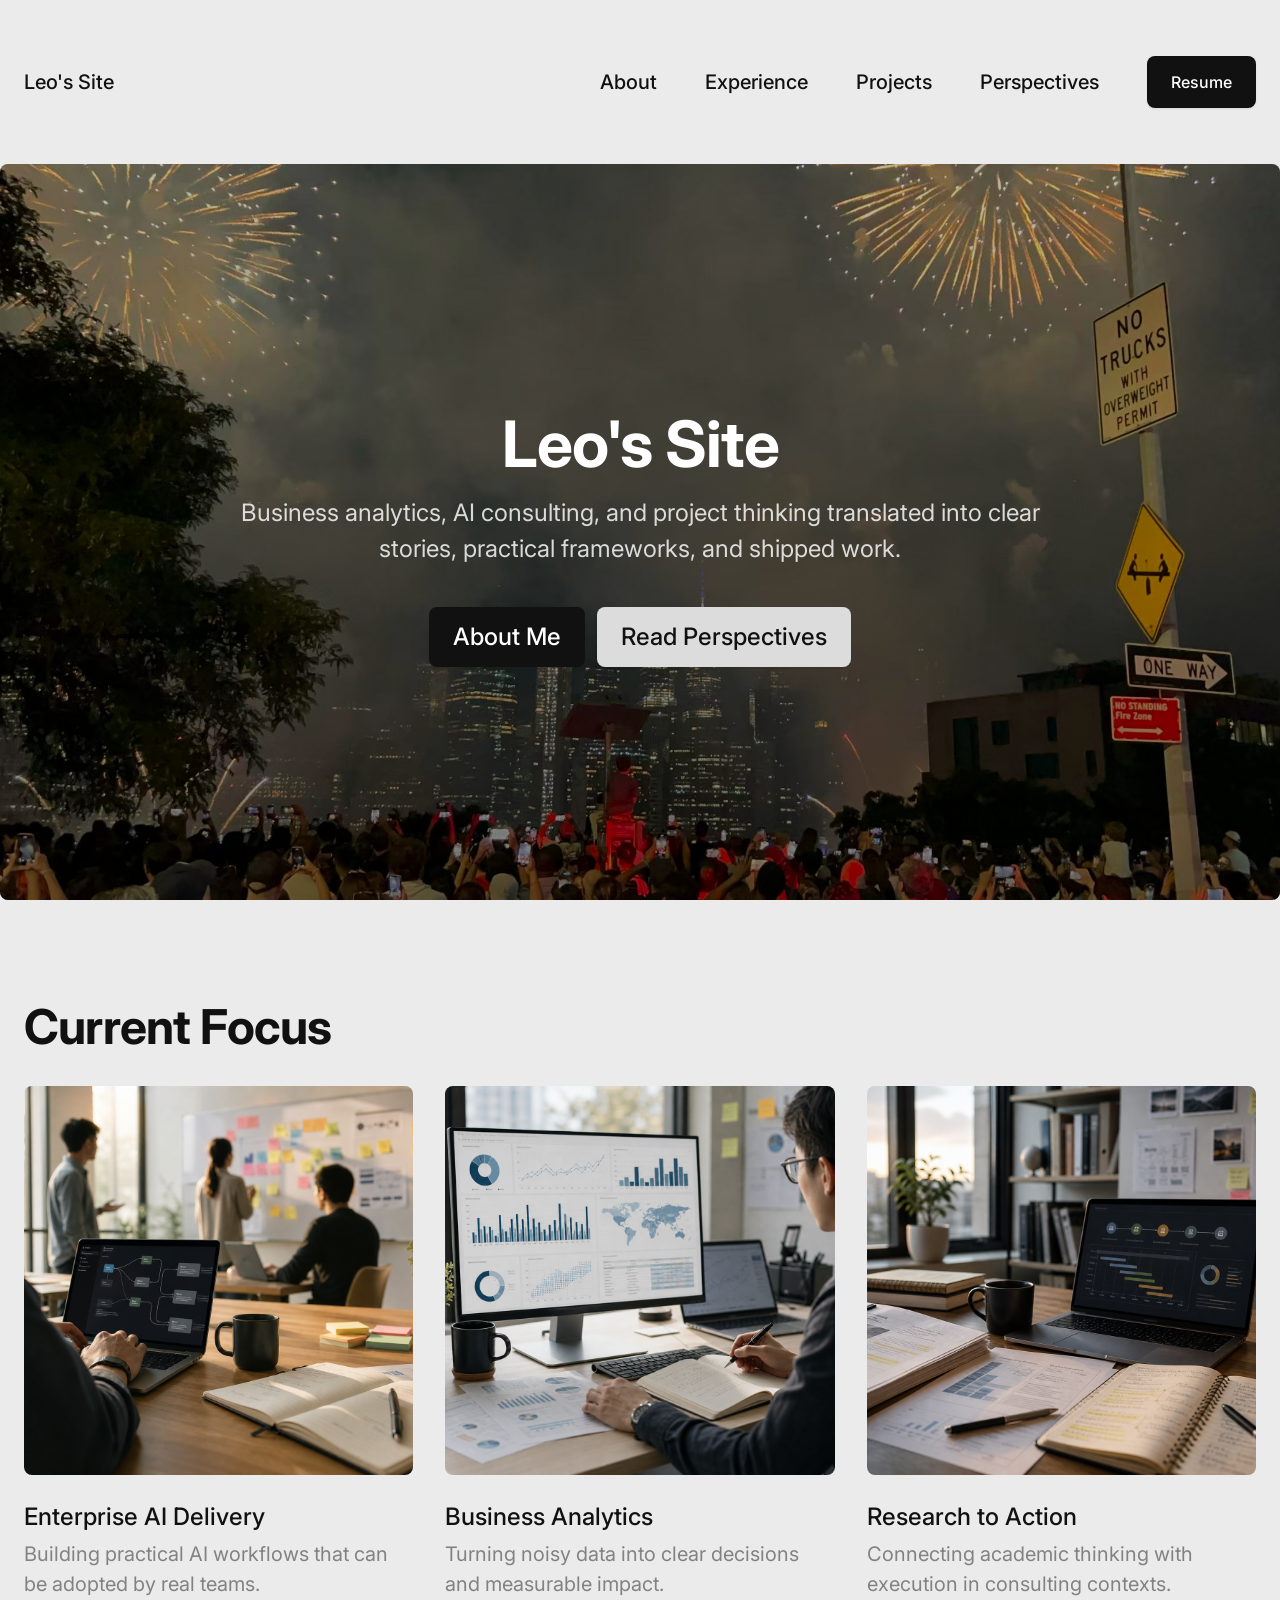
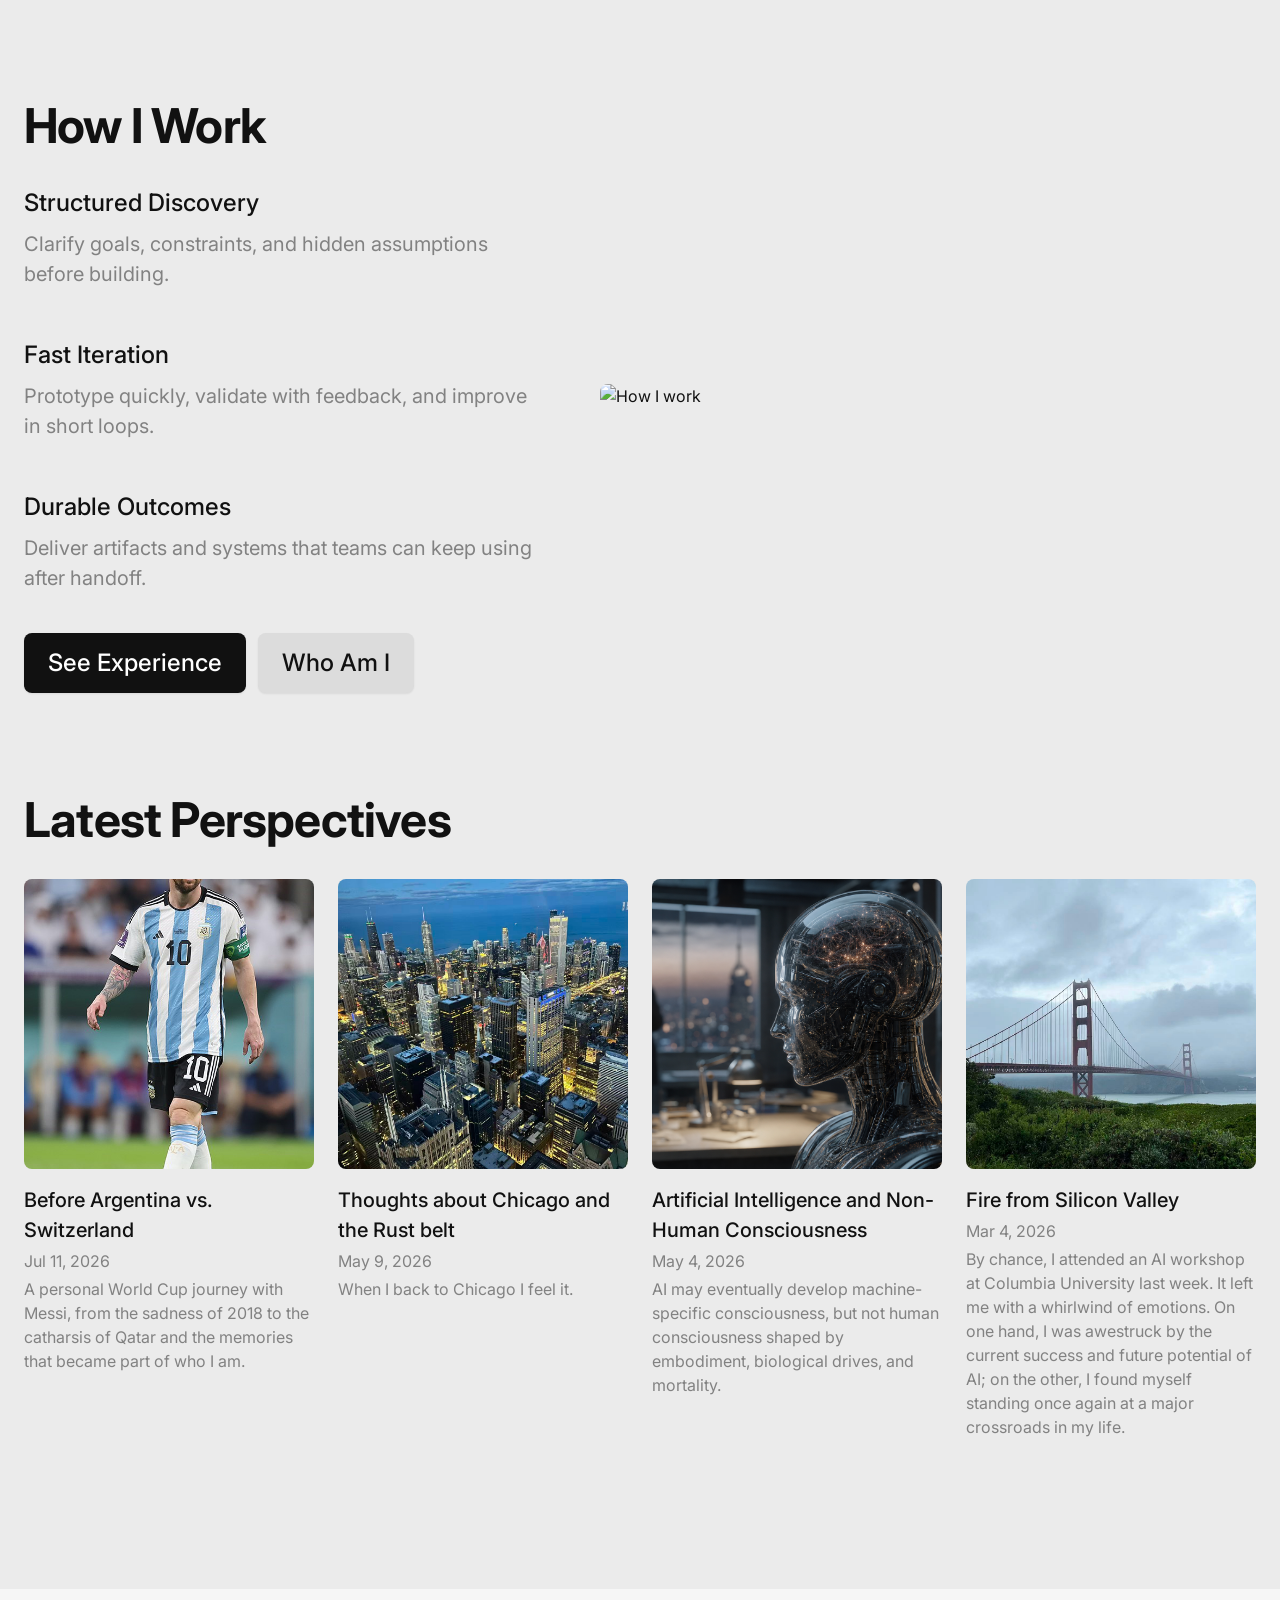
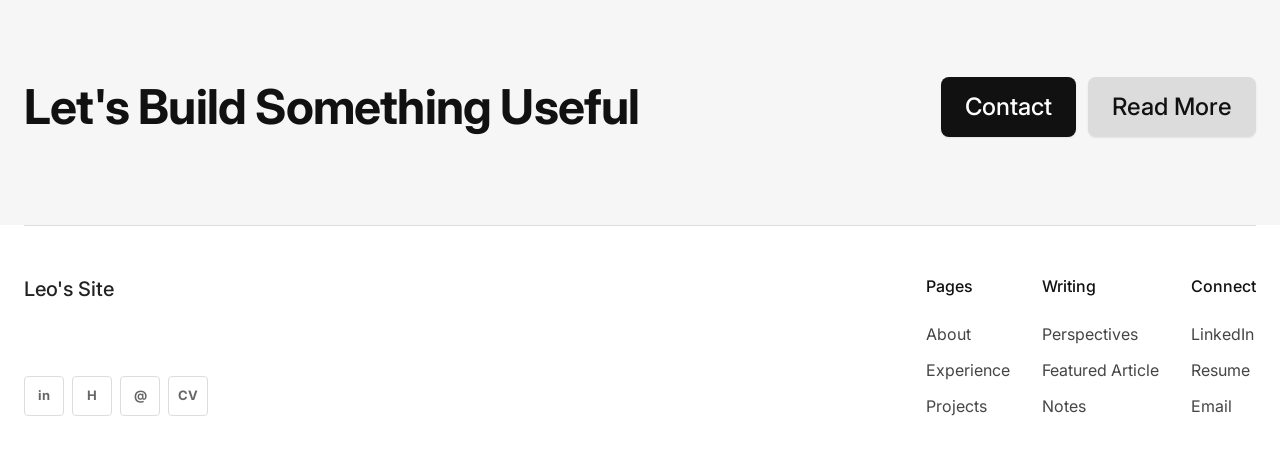
==== commit b660661a: "Add Messi World Cup perspective" ====
--- a/Web/index.html
+++ b/Web/index.html
@@ -151,11 +151,11 @@
     async function loadLatestPerspectives() {
       const container = document.getElementById('latest-perspectives');
       try {
-        const response = await fetch('perspectives/articles.json');
+        const response = await fetch('perspectives/articles.json?v=20260727a', { cache: 'no-store' });
         const articles = await response.json();
         const sorted = [...articles].sort((a, b) => new Date(b.date) - new Date(a.date)).slice(0, 4);
         container.innerHTML = sorted.map((item) => {
-          const dateText = new Date(item.date).toLocaleDateString('en-US', { year: 'numeric', month: 'short', day: 'numeric' });
+          const dateText = new Date(`${item.date}T00:00:00`).toLocaleDateString('en-US', { year: 'numeric', month: 'short', day: 'numeric' });
           return `
             <article class="card">
               <a href="article.html?id=${item.id}">
--- a/Web/style.css
+++ b/Web/style.css
@@ -742,8 +742,60 @@
   font-size: 20px;
 }
 
+.article-content h2,
+.article-content h3 {
+  margin: 2.1em 0 0.75em;
+  line-height: 1.18;
+}
+
+.article-content h2 {
+  font-size: 34px;
+}
+
+.article-content h3 {
+  font-size: 24px;
+}
+
 .article-content p {
   margin: 0 0 1.2em;
+}
+
+.article-content blockquote {
+  margin: 34px 0;
+  border-left: 4px solid #111;
+  padding: 6px 0 6px 24px;
+  color: #303030;
+  font-size: 24px;
+  line-height: 1.45;
+}
+
+.article-content figure {
+  margin: 44px 0;
+}
+
+.article-content figure img {
+  width: 100%;
+  max-height: 620px;
+  object-fit: cover;
+  border-radius: var(--radius);
+}
+
+.article-content figcaption {
+  margin-top: 12px;
+  color: #5d5d5d;
+  font-size: 15px;
+  line-height: 1.55;
+}
+
+.article-content > p > img {
+  width: 100%;
+  max-height: 680px;
+  object-fit: cover;
+  border-radius: var(--radius);
+}
+
+.article-gallery.is-hidden {
+  display: none;
 }
 
 .related-grid {
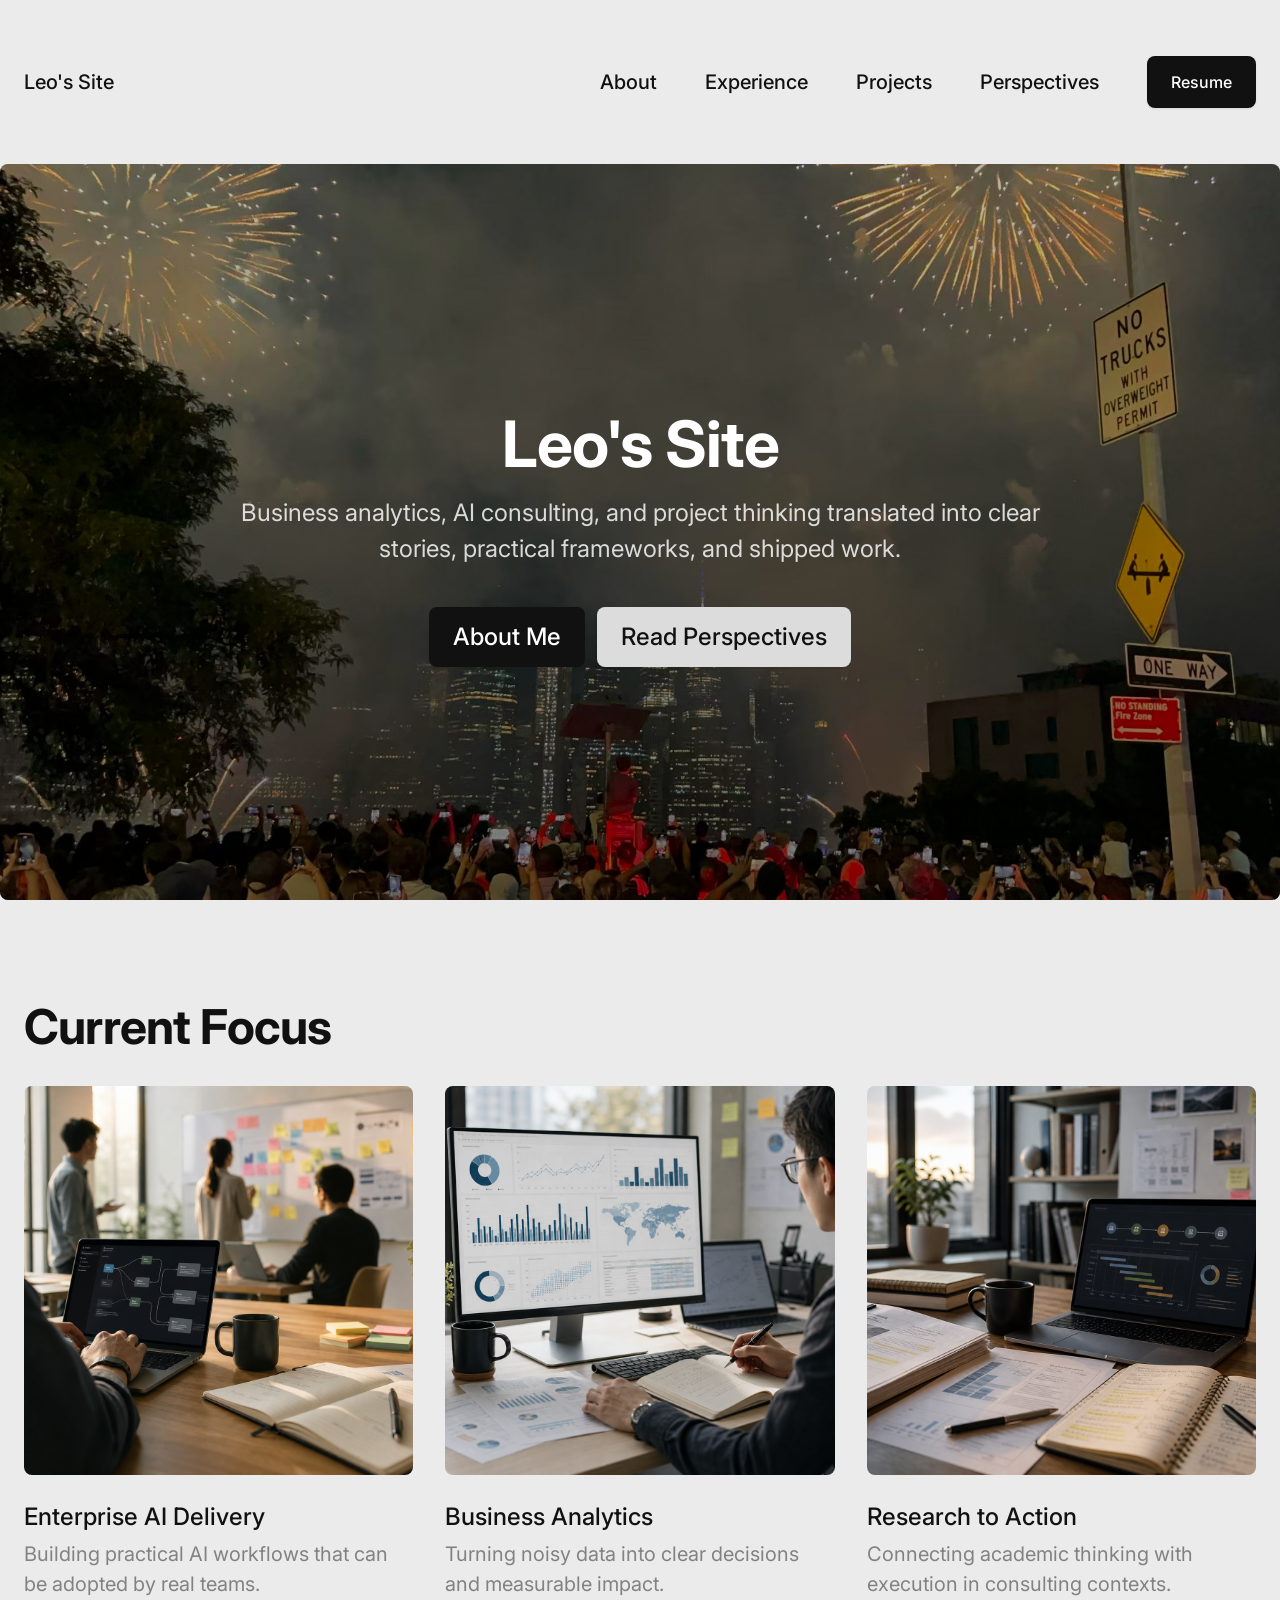
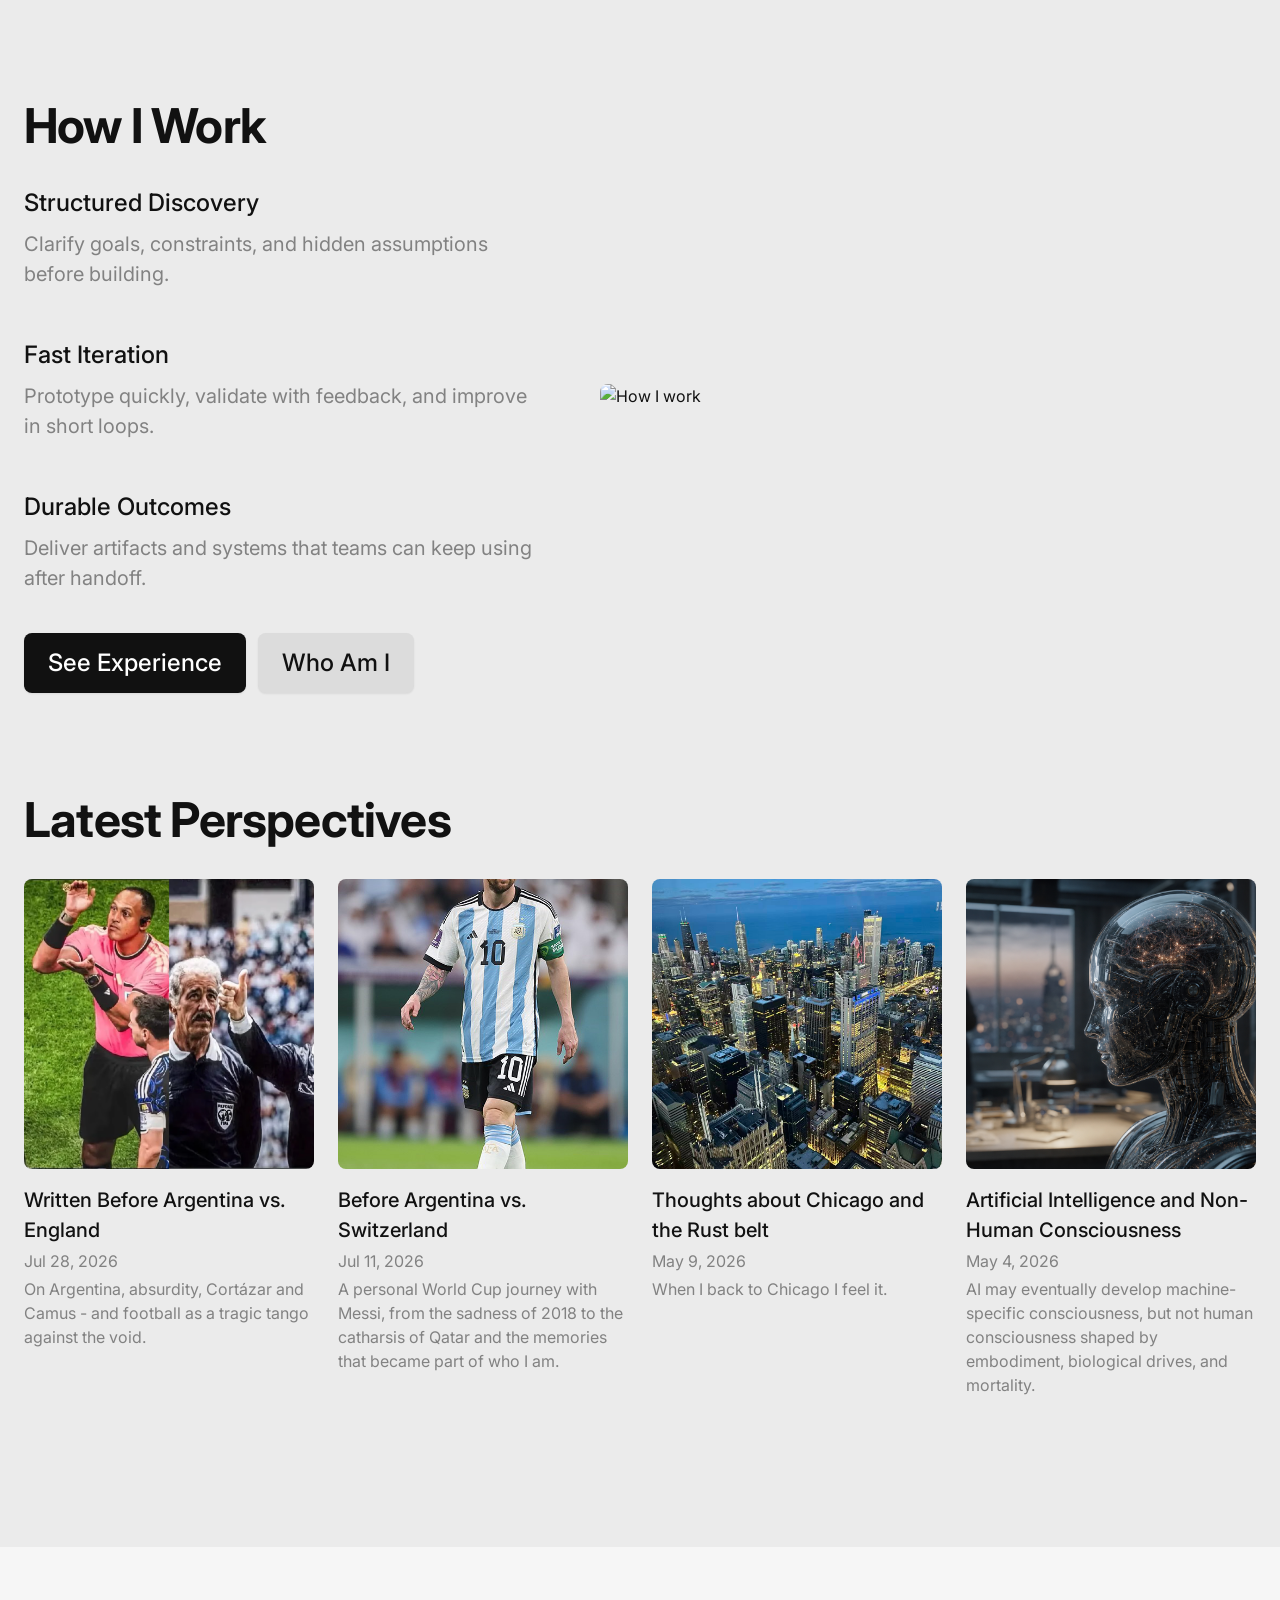
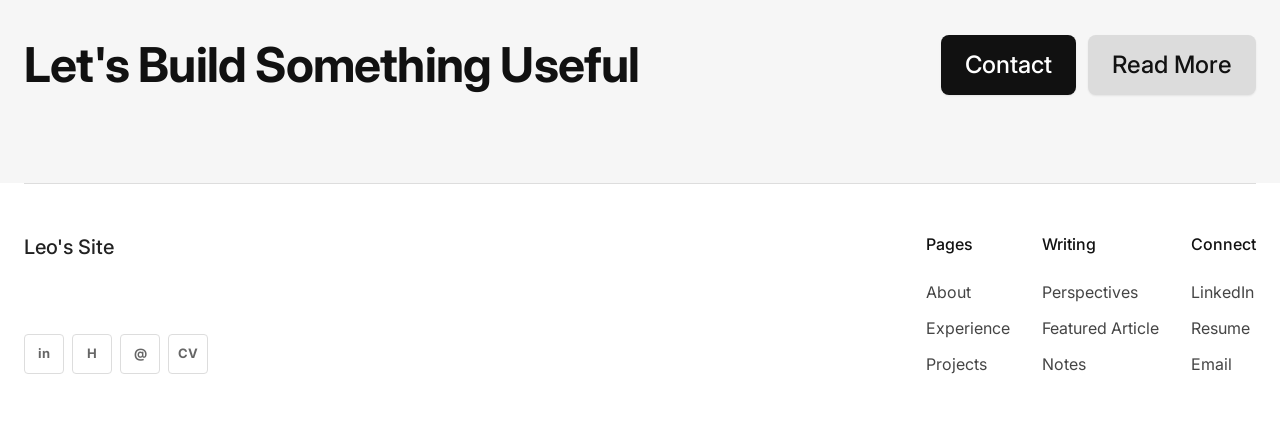
==== commit d368f7c6: "Add Argentina England perspective" ====
--- a/Web/index.html
+++ b/Web/index.html
@@ -151,7 +151,7 @@
     async function loadLatestPerspectives() {
       const container = document.getElementById('latest-perspectives');
       try {
-        const response = await fetch('perspectives/articles.json?v=20260727a', { cache: 'no-store' });
+        const response = await fetch('perspectives/articles.json?v=20260728a', { cache: 'no-store' });
         const articles = await response.json();
         const sorted = [...articles].sort((a, b) => new Date(b.date) - new Date(a.date)).slice(0, 4);
         container.innerHTML = sorted.map((item) => {
--- a/Web/style.css
+++ b/Web/style.css
@@ -778,6 +778,12 @@
   max-height: 620px;
   object-fit: cover;
   border-radius: var(--radius);
+}
+
+.article-content figure.article-figure--portrait img {
+  max-height: 820px;
+  object-fit: contain;
+  background: #111;
 }
 
 .article-content figcaption {
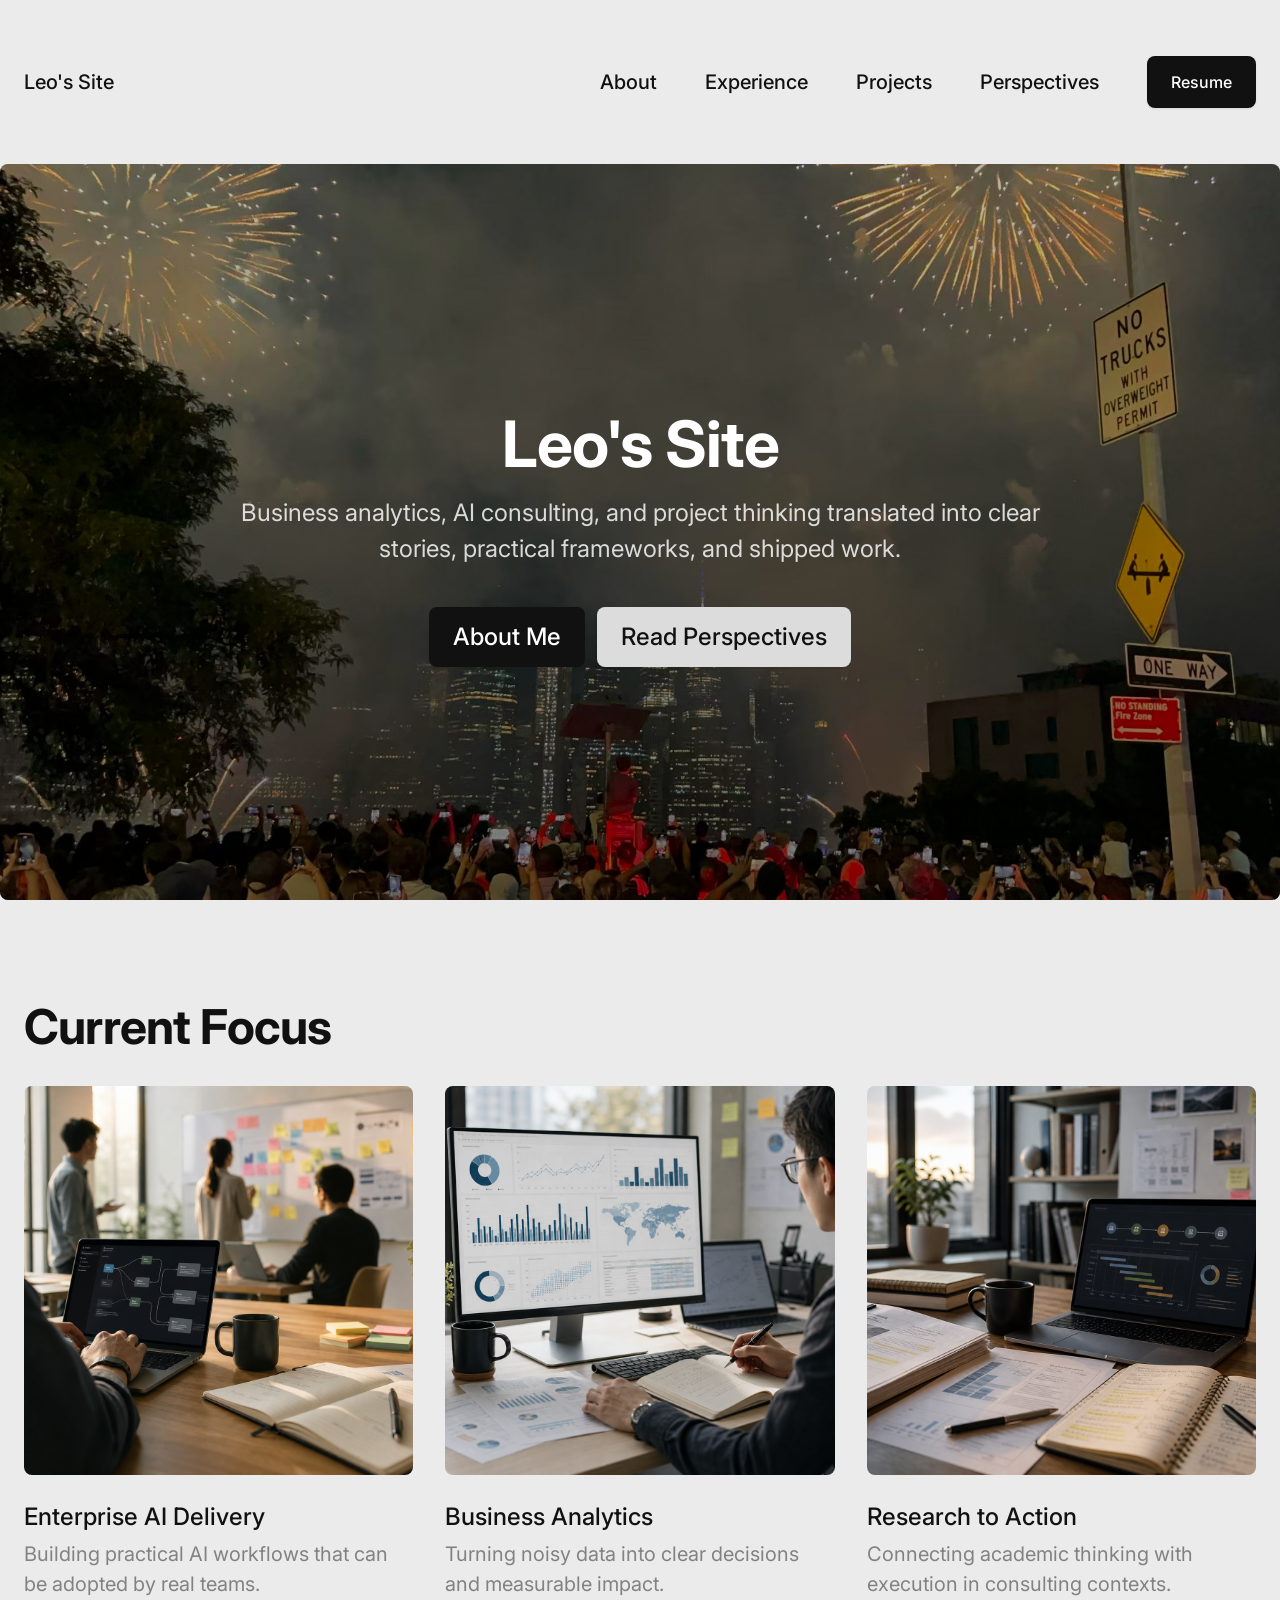
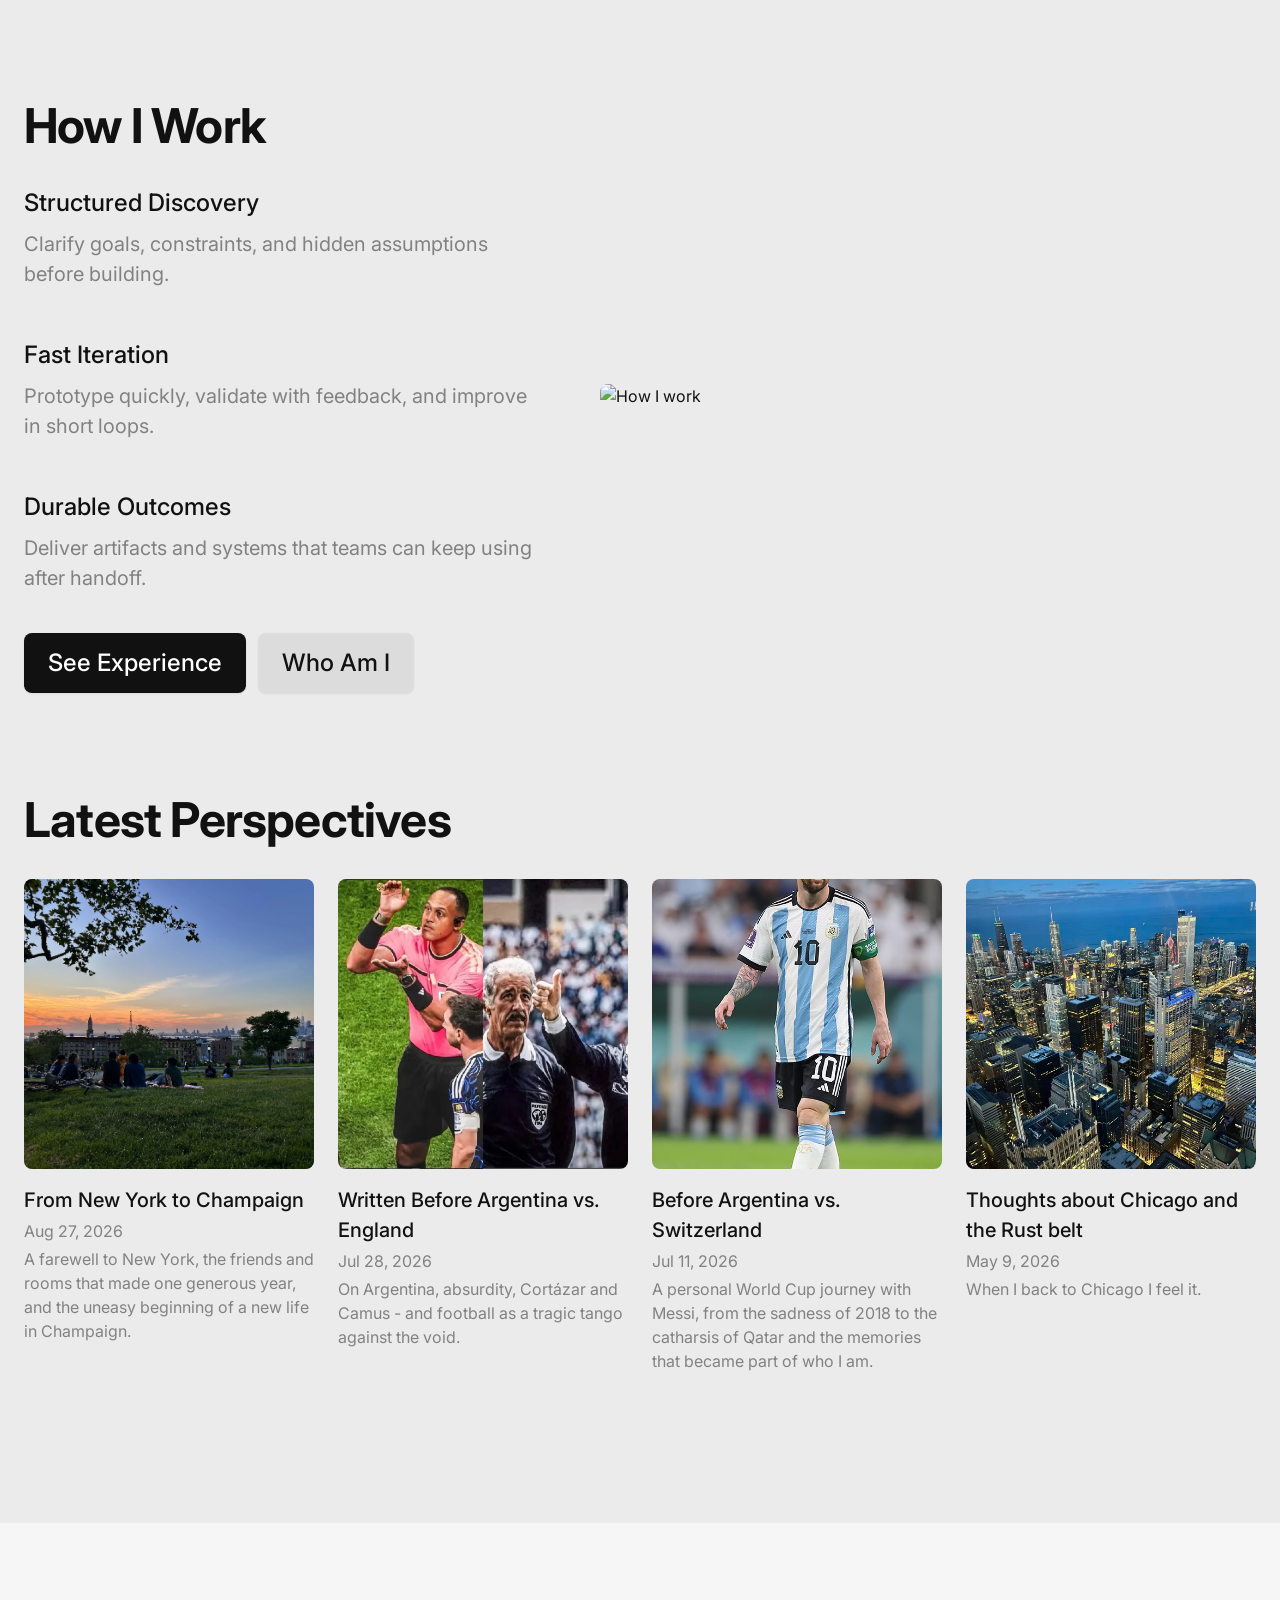
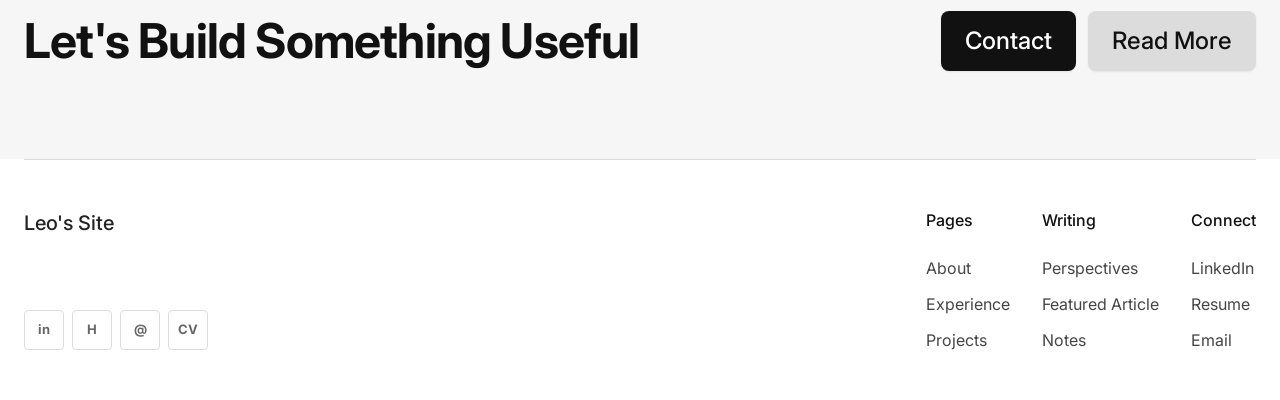
==== commit eb534c95: "Add New York to Champaign perspective" ====
--- a/Web/index.html
+++ b/Web/index.html
@@ -151,7 +151,7 @@
     async function loadLatestPerspectives() {
       const container = document.getElementById('latest-perspectives');
       try {
-        const response = await fetch('perspectives/articles.json?v=20260728a', { cache: 'no-store' });
+        const response = await fetch('perspectives/articles.json?v=20260827a', { cache: 'no-store' });
         const articles = await response.json();
         const sorted = [...articles].sort((a, b) => new Date(b.date) - new Date(a.date)).slice(0, 4);
         container.innerHTML = sorted.map((item) => {
--- a/Web/style.css
+++ b/Web/style.css
@@ -726,6 +726,40 @@
   margin: 24px 0 0;
   color: rgba(0, 0, 0, 0.75);
   font-size: 24px;
+}
+
+.article-language-switcher {
+  display: flex;
+  justify-content: center;
+  margin-top: 30px;
+}
+
+.article-language-options {
+  display: inline-flex;
+  overflow: hidden;
+  border: 1px solid #111;
+  border-radius: 6px;
+}
+
+.article-language-link {
+  min-width: 112px;
+  padding: 10px 18px;
+  color: #111;
+  font-size: 15px;
+  font-weight: 700;
+  text-align: center;
+  text-decoration: none;
+}
+
+.article-language-link + .article-language-link {
+  border-left: 1px solid #111;
+}
+
+.article-language-link:hover,
+.article-language-link:focus-visible,
+.article-language-link.is-active {
+  background: #111;
+  color: #fff;
 }
 
 .article-lead-image {
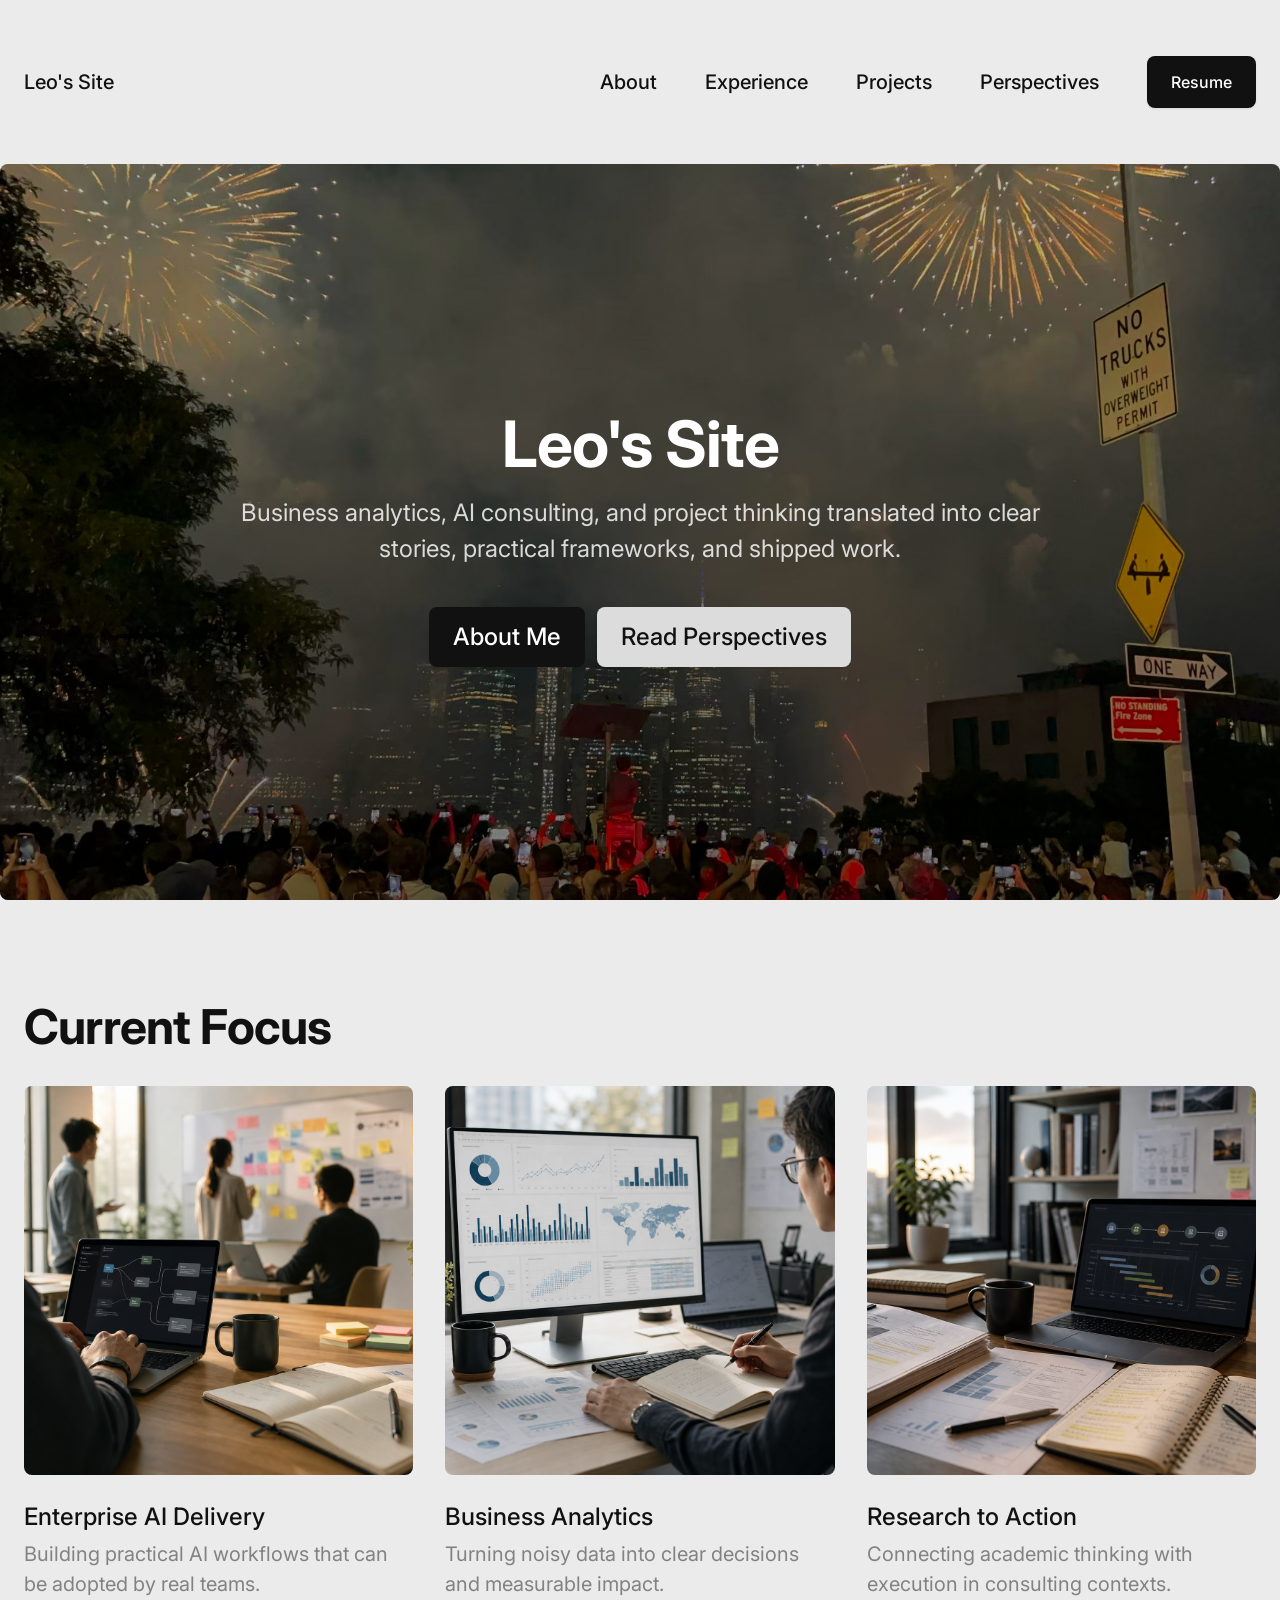
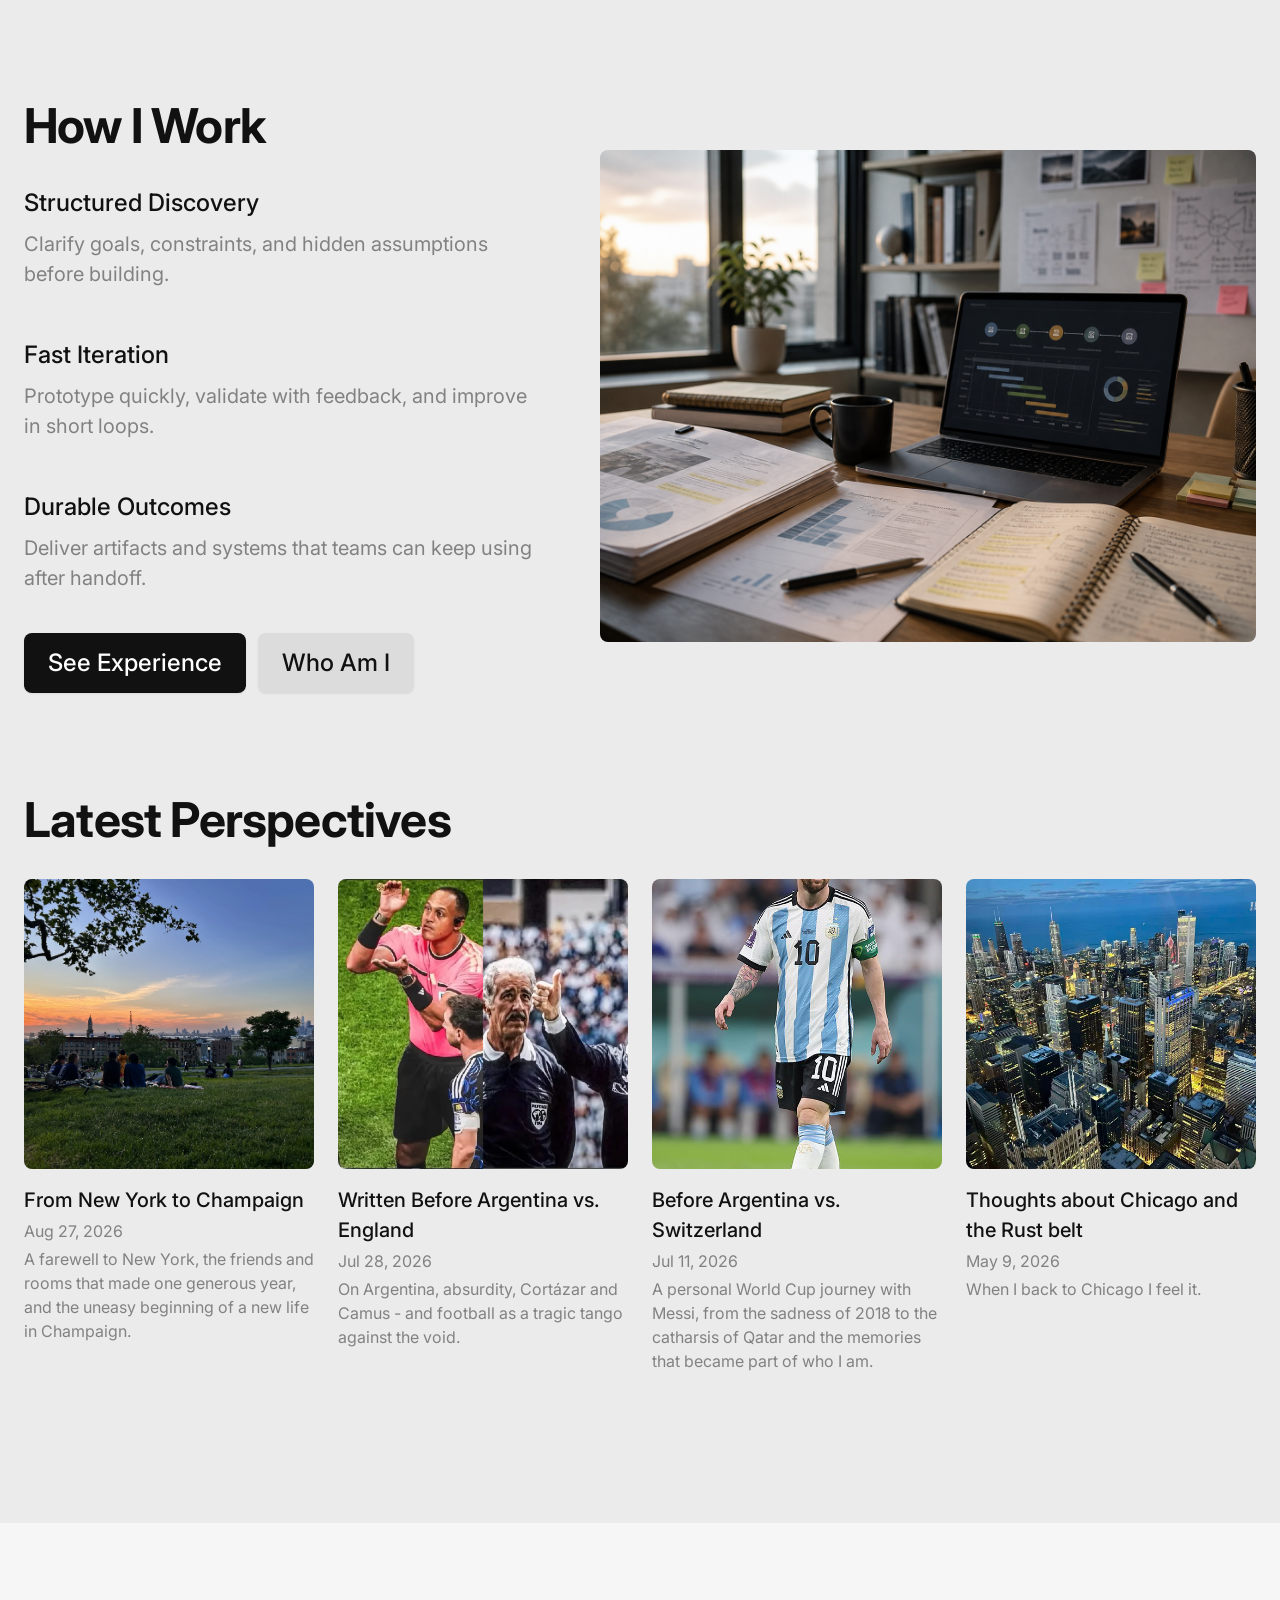
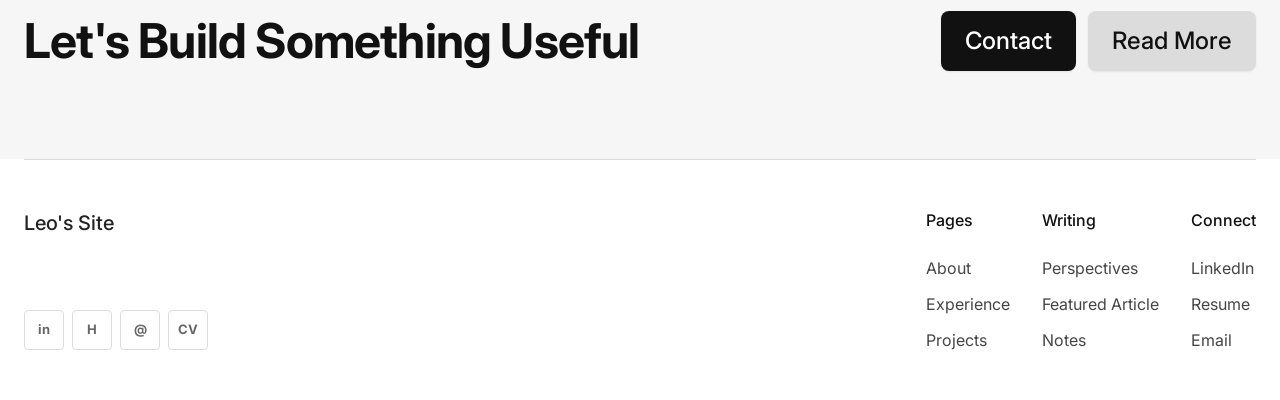
==== commit 2a5fc1c2: "Replace expired homepage image links with local assets" ====
--- a/Web/index.html
+++ b/Web/index.html
@@ -84,7 +84,7 @@
         </div>
       </div>
       <div class="split-image">
-        <img src="https://www.figma.com/api/mcp/asset/a6683a60-d71c-423a-8701-54548b369e55" alt="How I work">
+        <img src="image/focus-research-to-action.png" alt="A workspace with research notes, planning diagrams, and an analytics dashboard" width="1448" height="1086" loading="lazy" decoding="async" style="height:auto;">
       </div>
     </section>
 
@@ -159,7 +159,7 @@
           return `
             <article class="card">
               <a href="article.html?id=${item.id}">
-                <img src="${item.imageUrl}" alt="${item.title}" onerror="this.src='https://www.figma.com/api/mcp/asset/75900abe-b385-4917-8c28-3c067ce0d46e'">
+                <img src="${item.imageUrl}" alt="${item.title}" onerror="this.onerror=null;this.src='image/focus-research-to-action.png'">
               </a>
               <div>
                 <h3><a href="article.html?id=${item.id}">${item.title}</a></h3>
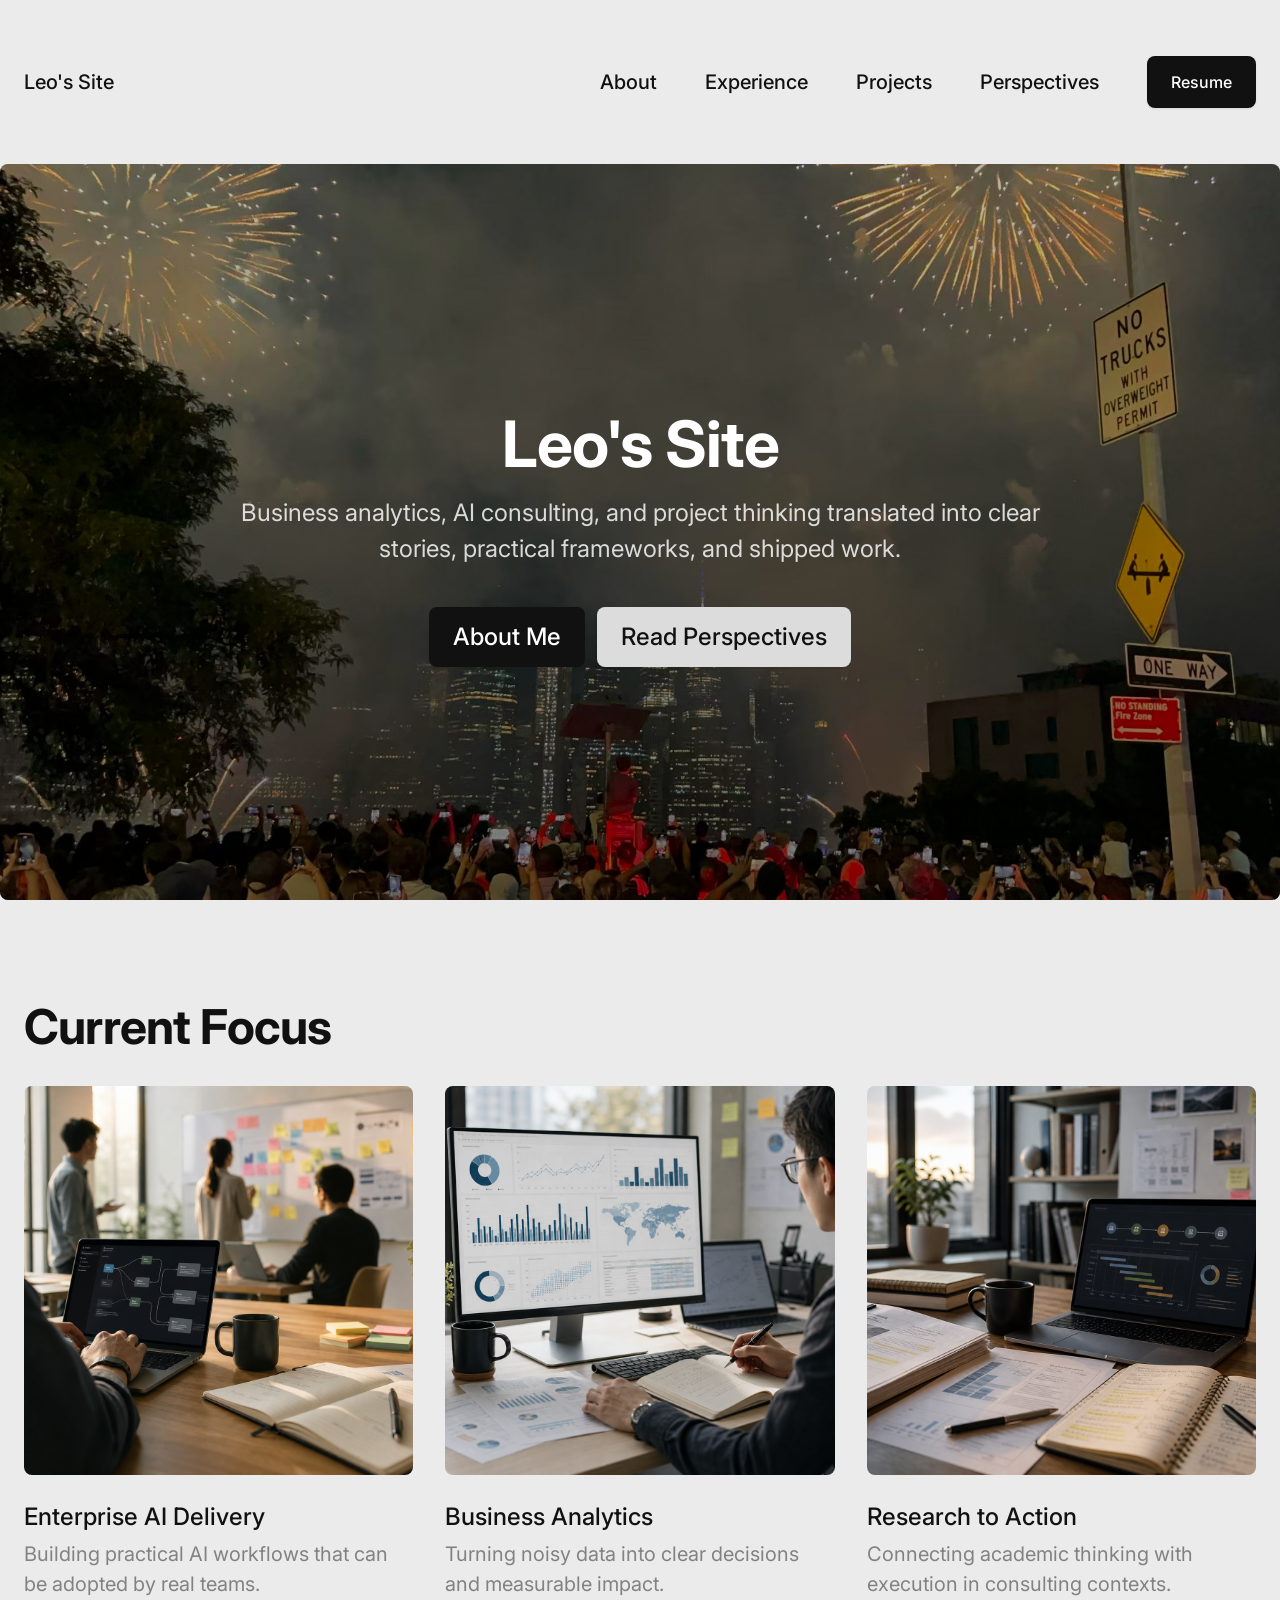
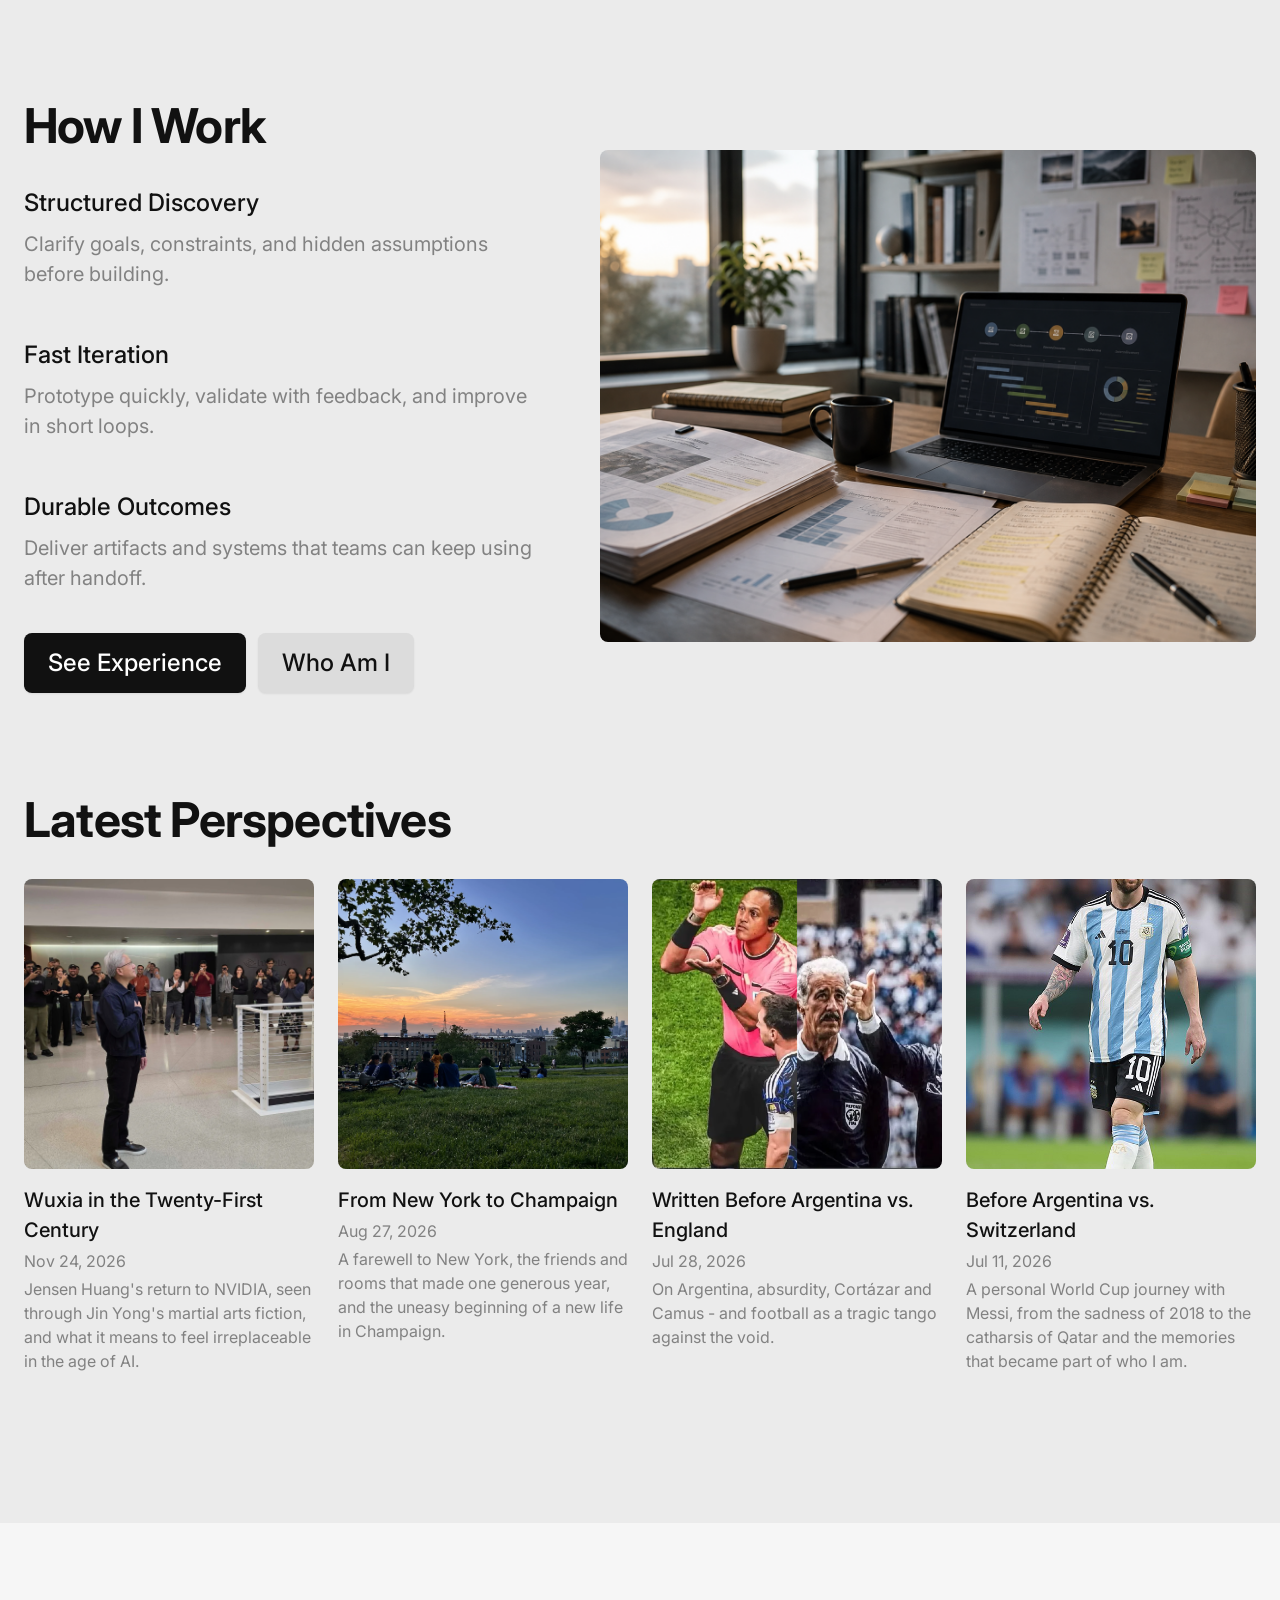
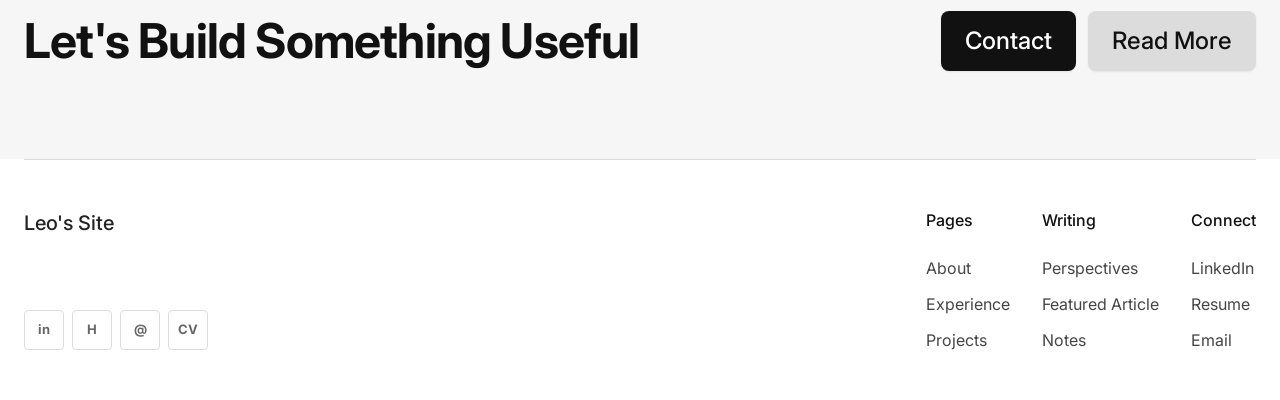
==== commit a2ab926b: "Publish Wuxia in the Twenty-First Century" ====
--- a/Web/index.html
+++ b/Web/index.html
@@ -151,7 +151,7 @@
     async function loadLatestPerspectives() {
       const container = document.getElementById('latest-perspectives');
       try {
-        const response = await fetch('perspectives/articles.json?v=20260827a', { cache: 'no-store' });
+        const response = await fetch('perspectives/articles.json?v=20261124a', { cache: 'no-store' });
         const articles = await response.json();
         const sorted = [...articles].sort((a, b) => new Date(b.date) - new Date(a.date)).slice(0, 4);
         container.innerHTML = sorted.map((item) => {
--- a/Web/style.css
+++ b/Web/style.css
@@ -763,11 +763,29 @@
 }
 
 .article-lead-image {
-  margin-top: 40px;
+  margin: 40px 0 0;
 }
 
 .article-lead-image img {
   height: 650px;
+}
+
+.article-lead-image--portrait {
+  width: min(100%, 500px);
+  margin-inline: auto;
+}
+
+.article-lead-image--portrait img {
+  display: block;
+  height: auto;
+  aspect-ratio: 3 / 4;
+}
+
+.article-lead-image figcaption {
+  margin-top: 12px;
+  color: var(--muted);
+  font-size: 15px;
+  line-height: 1.55;
 }
 
 .article-content {
